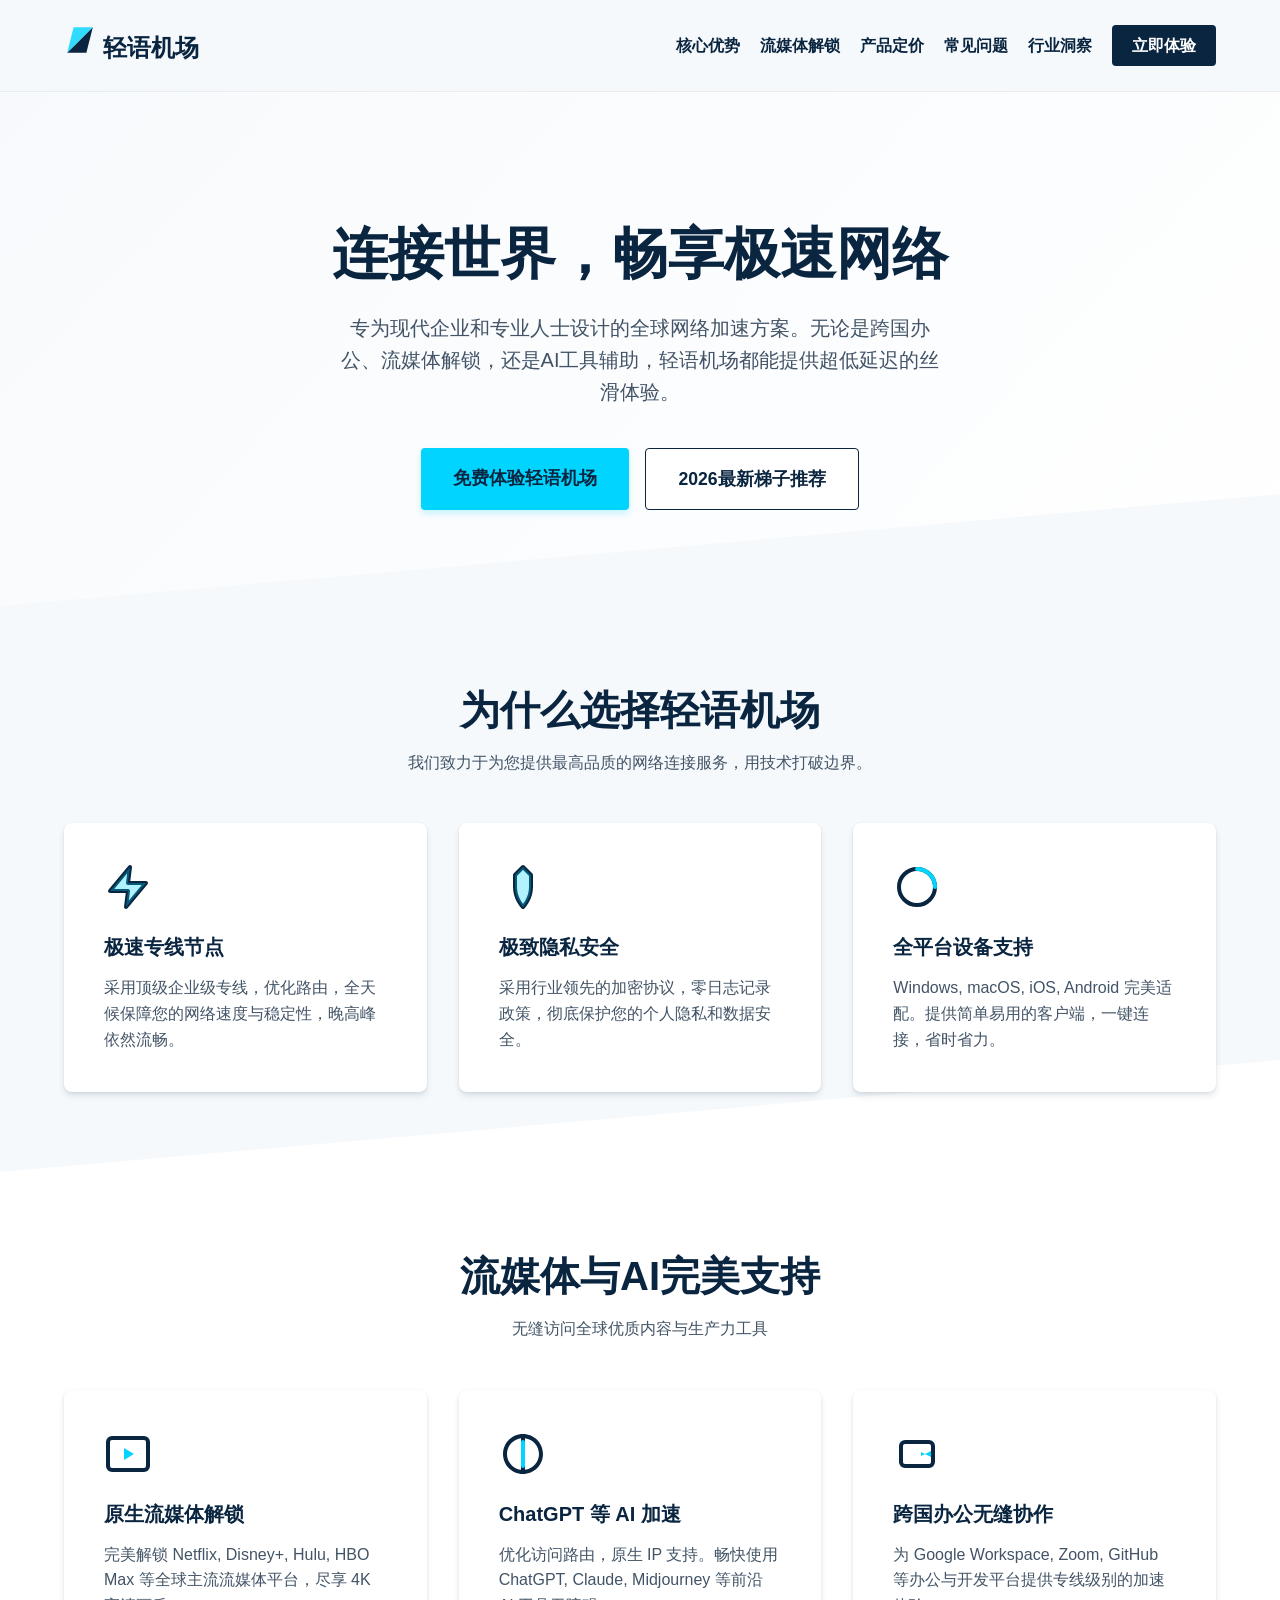
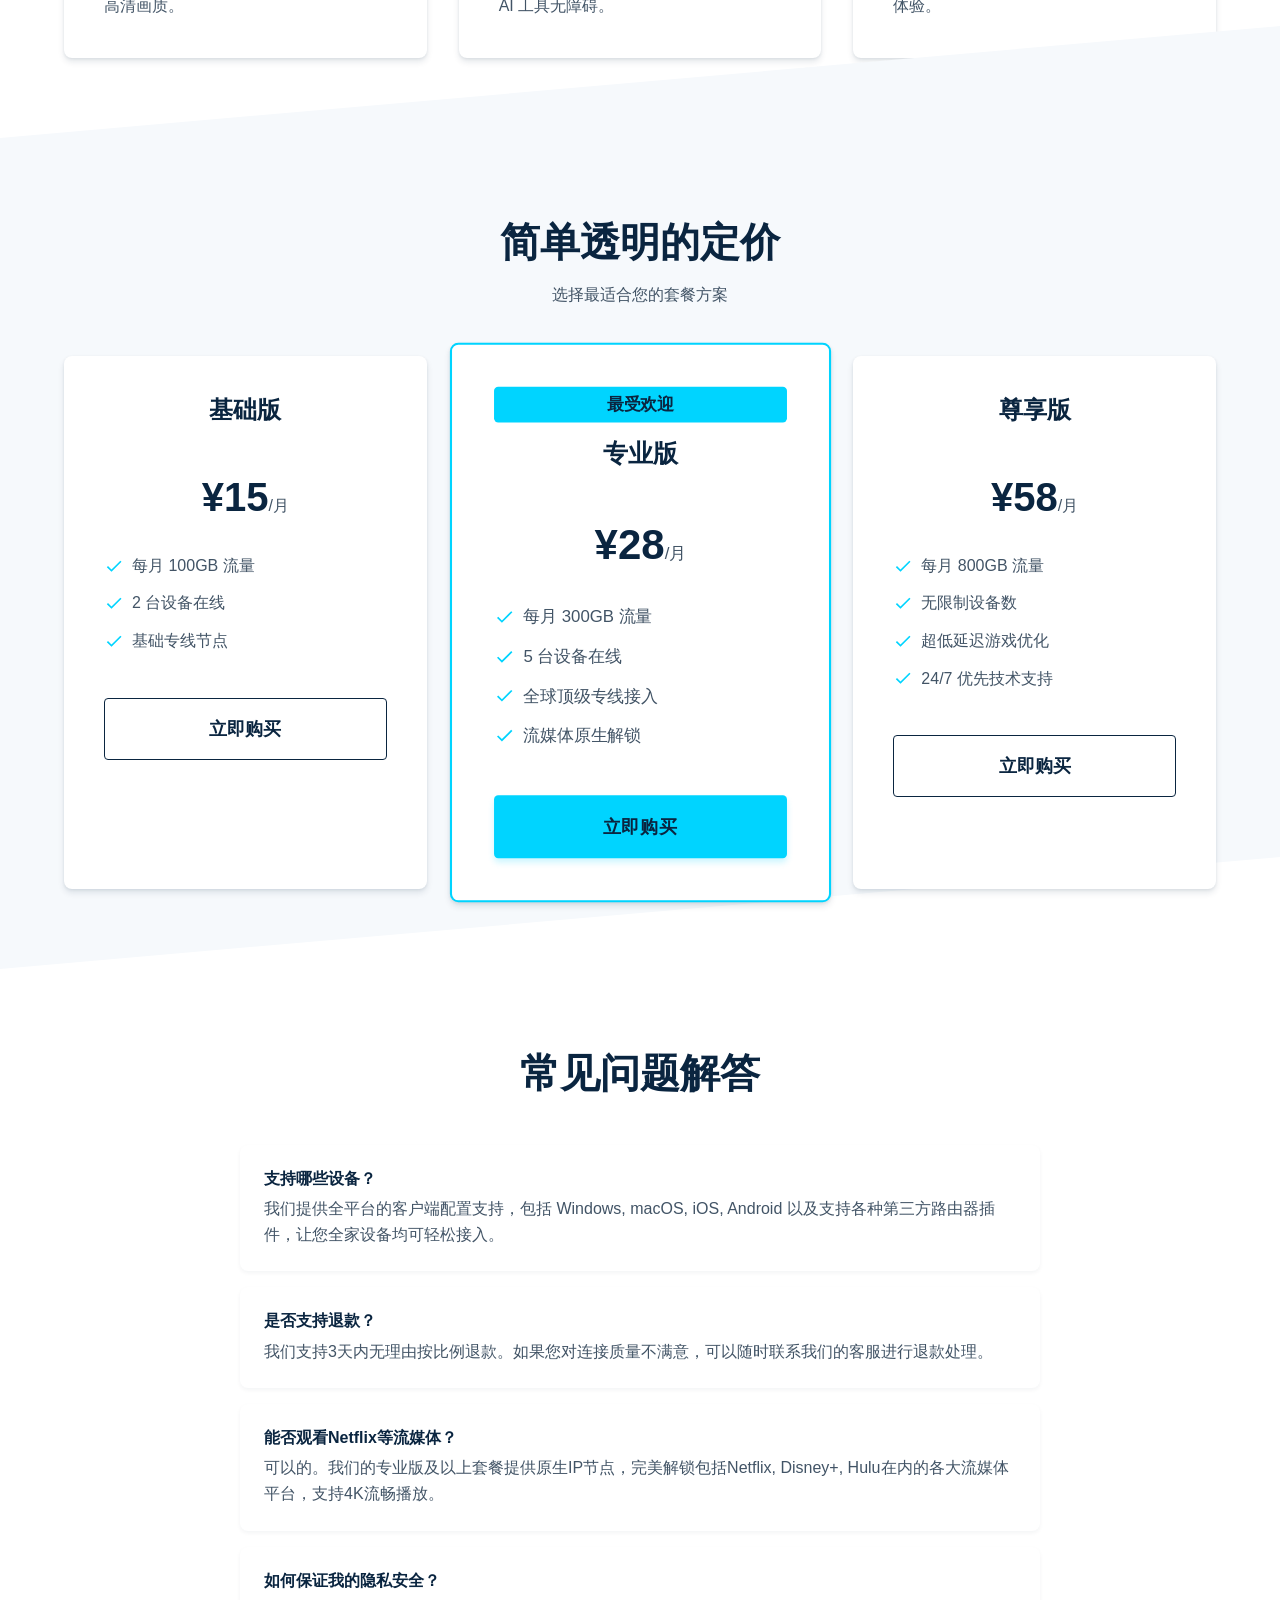
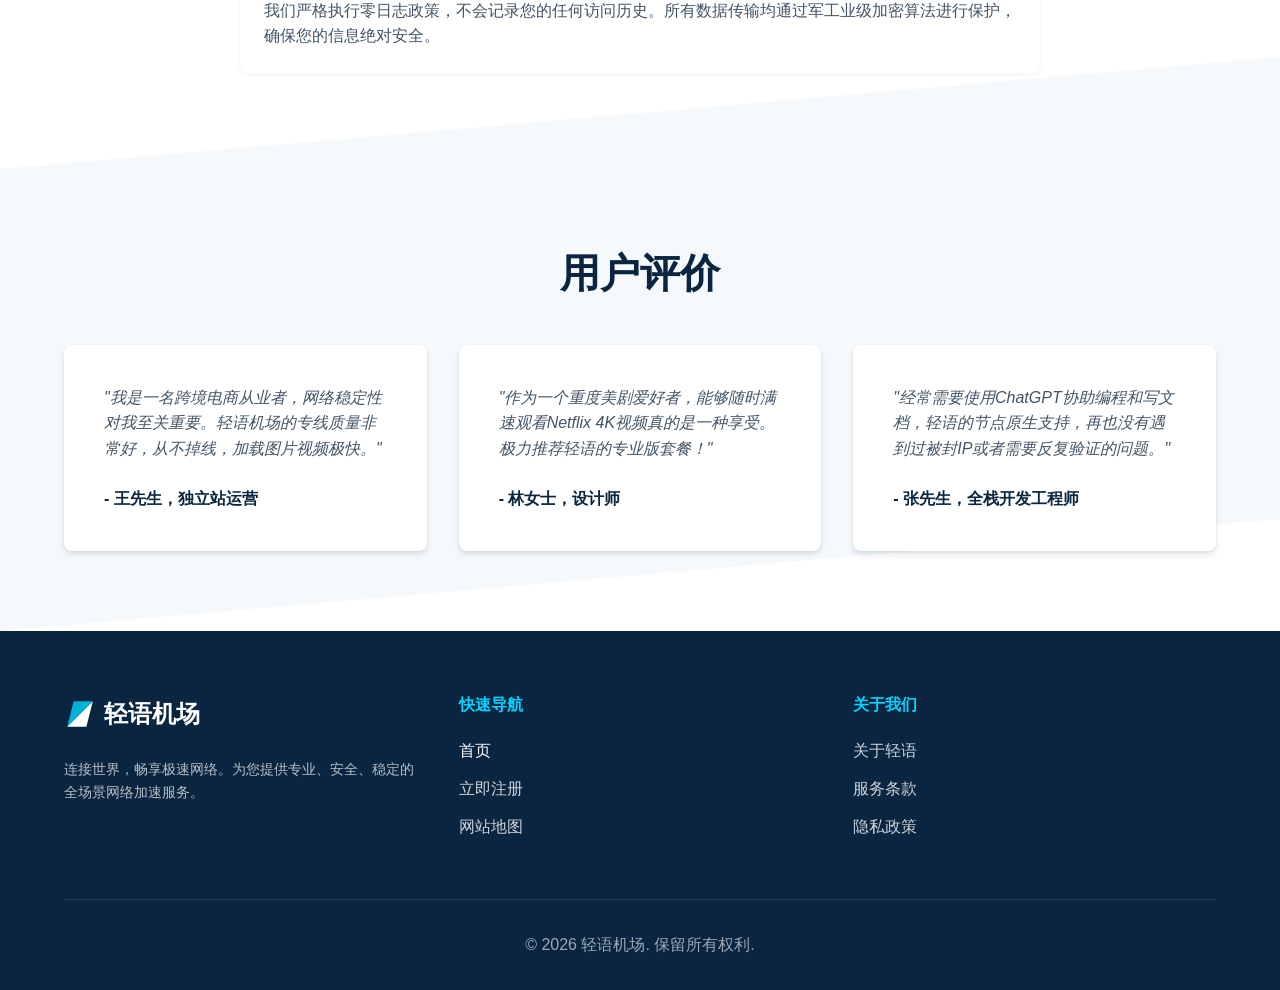
==== index.html @ ebc92e4a "Initial commit of generated landing page" ====
<!DOCTYPE html>
<html lang="zh-CN">
<head>
    <meta charset="UTF-8">
    <meta name="viewport" content="width=device-width, initial-scale=1.0">
    <title>轻语机场 - 专为现代企业打造的高效跨境网络解决方案</title>
    <meta name="description" content="寻找稳定可靠的商业级网络加速？轻语机场采用顶级合规节点，保障数据传输安全，为您带来极速秒开的跨国办公体验。作为注重隐私的高端机场推荐，我们承诺全链路加密与零日志政策。">
    <link rel="stylesheet" href="style.css">

    <meta name="keywords" content="轻语机场, 企业网络加速, 跨国办公网络, 跨境电商加速, 高端稳定机场">

    <meta property="og:title" content="轻语机场 - 专为现代企业打造的高效跨境网络解决方案">
    <meta property="og:description" content="寻找稳定可靠的商业级网络加速？轻语机场采用顶级合规节点，保障数据传输安全，为您带来极速秒开的跨国办公体验。作为注重隐私的高端机场推荐，我们承诺全链路加密与零日志政策。">
    <meta property="og:type" content="website">
    <meta property="og:url" content="https://qingyujichang.homes/">
    <meta property="og:image" content="https://qingyujichang.homes/og-image.jpg">
    <meta property="og:site_name" content="轻语机场">
    <script type="application/ld+json">
    {
      "@context": "https://schema.org/",
      "@type": "Product",
      "name": "轻语机场",
      "description": "寻找稳定可靠的商业级网络加速？轻语机场采用顶级合规节点，保障数据传输安全，为您带来极速秒开的跨国办公体验。作为注重隐私的高端机场推荐，我们承诺全链路加密与零日志政策。",
      "brand": {
        "@type": "Brand",
        "name": "轻语机场"
      }
    }
    </script>
    </head>
<body>

    <header>
        <a href="index.html" class="logo" style="text-decoration:none; color:inherit; display:inline-block; position:relative; z-index:100; cursor:pointer;">
            <svg role="img" aria-label="轻语机场 Logo" viewBox="0 0 100 100" xmlns="http://www.w3.org/2000/svg">
                <path d="M10,90 L90,10 L70,90 Z" fill="#0a2540"/>
                <path d="M10,90 L90,10 L30,10 Z" fill="#00d4ff" opacity="0.8"/>
            </svg>
            轻语机场
        </a>
        
            <input type="checkbox" id="mobile-menu-toggle" class="menu-toggle" style="display:none;">
            <label for="mobile-menu-toggle" class="menu-hamburger">
                <span></span><span></span><span></span>
            </label>
            <nav style="display:flex; gap: 20px; align-items: center;">
<a href="index.html#advantages" style="text-decoration:none; color:inherit; font-weight:bold;">核心优势</a>
            <a href="index.html#streaming" style="text-decoration:none; color:inherit; font-weight:bold;">流媒体解锁</a>
            <a href="index.html#pricing" style="text-decoration:none; color:inherit; font-weight:bold;">产品定价</a>
            <a href="index.html#faq" style="text-decoration:none; color:inherit; font-weight:bold;">常见问题</a>
<a href="industry-insights.html" style="text-decoration:none; color:inherit; font-weight:bold;">行业洞察</a>
<a href="https://ww012.twilightaff.com/#/?code=A56DH1Af" rel="nofollow" target="_blank" class="nav-cta">立即体验</a>
</nav>
    </header>

    <section class="hero">
        <div class="container">
            <h1>连接世界，畅享极速网络</h1>
            <p>专为现代企业和专业人士设计的全球网络加速方案。无论是跨国办公、流媒体解锁，还是AI工具辅助，轻语机场都能提供超低延迟的丝滑体验。</p>
            <div class="hero-buttons">
                <a href="https://ww012.twilightaff.com/#/?code=A56DH1Af" rel="nofollow" target="_blank" class="btn-primary">免费体验轻语机场</a>
                <a href="https://tizilab.net/paihang/" target="_blank" class="btn-secondary">2026最新梯子推荐</a>
            </div>
        </div>
    </section>

    <section id="advantages" class="bg-sloped">
        <div class="container">
            <div class="section-header">
                <h2>为什么选择轻语机场</h2>
                <p>我们致力于为您提供最高品质的网络连接服务，用技术打破边界。</p>
            </div>
            
            <div class="grid-3">
                <div class="card">
                    <svg role="img" aria-label="轻语机场 Logo" class="card-icon" viewBox="0 0 24 24" fill="none" xmlns="http://www.w3.org/2000/svg">
                        <path d="M13 2L3 14H12L11 22L21 10H12L13 2Z" stroke="#0a2540" stroke-width="2" stroke-linecap="round" stroke-linejoin="round"/>
                        <path d="M13 2L3 14H12L11 22L21 10H12L13 2Z" fill="#00d4ff" opacity="0.3"/>
                    </svg>
                    <h3>极速专线节点</h3>
                    <p>采用顶级企业级专线，优化路由，全天候保障您的网络速度与稳定性，晚高峰依然流畅。</p>
                </div>
                <div class="card">
                    <svg role="img" aria-label="轻语机场 Logo" class="card-icon" viewBox="0 0 24 24" fill="none" xmlns="http://www.w3.org/2000/svg">
                        <path d="M12 22S8 18 8 12V6L12 2L16 6V12C16 18 12 22 12 22Z" stroke="#0a2540" stroke-width="2" stroke-linecap="round" stroke-linejoin="round"/>
                        <path d="M12 22S8 18 8 12V6L12 2L16 6V12C16 18 12 22 12 22Z" fill="#00d4ff" opacity="0.3"/>
                    </svg>
                    <h3>极致隐私安全</h3>
                    <p>采用行业领先的加密协议，零日志记录政策，彻底保护您的个人隐私和数据安全。</p>
                </div>
                <div class="card">
                    <svg role="img" aria-label="轻语机场 Logo" class="card-icon" viewBox="0 0 24 24" fill="none" xmlns="http://www.w3.org/2000/svg">
                        <path d="M21 12C21 16.9706 16.9706 21 12 21C7.02944 21 3 16.9706 3 12C3 7.02944 7.02944 3 12 3C16.9706 3 21 7.02944 21 12Z" stroke="#0a2540" stroke-width="2"/>
                        <path d="M12 3C16.9706 3 21 7.02944 21 12" stroke="#00d4ff" stroke-width="2" stroke-linecap="round"/>
                    </svg>
                    <h3>全平台设备支持</h3>
                    <p>Windows, macOS, iOS, Android 完美适配。提供简单易用的客户端，一键连接，省时省力。</p>
                </div>
            </div>
        </div>
    </section>

    <section id="streaming">
        <div class="container">
            <div class="section-header">
                <h2>流媒体与AI完美支持</h2>
                <p>无缝访问全球优质内容与生产力工具</p>
            </div>
            
            <div class="grid-3">
                <div class="card">
                    <svg role="img" aria-label="轻语机场 Logo" class="card-icon" viewBox="0 0 24 24" fill="none" xmlns="http://www.w3.org/2000/svg">
                        <rect x="2" y="4" width="20" height="16" rx="2" stroke="#0a2540" stroke-width="2"/>
                        <path d="M10 9L15 12L10 15V9Z" fill="#00d4ff"/>
                    </svg>
                    <h3>原生流媒体解锁</h3>
                    <p>完美解锁 Netflix, Disney+, Hulu, HBO Max 等全球主流流媒体平台，尽享 4K 高清画质。</p>
                </div>
                <div class="card">
                    <svg role="img" aria-label="轻语机场 Logo" class="card-icon" viewBox="0 0 24 24" fill="none" xmlns="http://www.w3.org/2000/svg">
                        <path d="M12 2C6.48 2 2 6.48 2 12C2 17.52 6.48 22 12 22C17.52 22 22 17.52 22 12C22 6.48 17.52 2 12 2ZM11 19.93C7.06 19.43 4 16.05 4 12C4 7.95 7.06 4.57 11 4.07V19.93ZM13 4.07C16.94 4.57 20 7.95 20 12C20 16.05 16.94 19.43 13 19.93V4.07Z" fill="#0a2540"/>
                        <path d="M12 6V18" stroke="#00d4ff" stroke-width="2" stroke-linecap="round"/>
                    </svg>
                    <h3>ChatGPT 等 AI 加速</h3>
                    <p>优化访问路由，原生 IP 支持。畅快使用 ChatGPT, Claude, Midjourney 等前沿 AI 工具无障碍。</p>
                </div>
                <div class="card">
                    <svg role="img" aria-label="轻语机场 Logo" class="card-icon" viewBox="0 0 24 24" fill="none" xmlns="http://www.w3.org/2000/svg">
                        <path d="M20 10V14L14 11V13L20 10Z" fill="#00d4ff"/>
                        <rect x="4" y="6" width="16" height="12" rx="2" stroke="#0a2540" stroke-width="2"/>
                    </svg>
                    <h3>跨国办公无缝协作</h3>
                    <p>为 Google Workspace, Zoom, GitHub 等办公与开发平台提供专线级别的加速体验。</p>
                </div>
            </div>
        </div>
    </section>

    <section id="pricing" class="bg-sloped">
        <div class="container">
            <div class="section-header">
                <h2>简单透明的定价</h2>
                <p>选择最适合您的套餐方案</p>
            </div>
            
            <div class="grid-3">
                <div class="card pricing-card">
                    <h3>基础版</h3>
                    <div class="pricing-price">¥15<span>/月</span></div>
                    <ul class="pricing-features">
                        <li><svg role="img" aria-label="轻语机场 Logo" viewBox="0 0 24 24"><path d="M9 16.2L4.8 12l-1.4 1.4L9 19 21 7l-1.4-1.4L9 16.2z"/></svg> 每月 100GB 流量</li>
                        <li><svg role="img" aria-label="轻语机场 Logo" viewBox="0 0 24 24"><path d="M9 16.2L4.8 12l-1.4 1.4L9 19 21 7l-1.4-1.4L9 16.2z"/></svg> 2 台设备在线</li>
                        <li><svg role="img" aria-label="轻语机场 Logo" viewBox="0 0 24 24"><path d="M9 16.2L4.8 12l-1.4 1.4L9 19 21 7l-1.4-1.4L9 16.2z"/></svg> 基础专线节点</li>
                    </ul>
                    <a href="https://ww012.twilightaff.com/#/?code=A56DH1Af" rel="nofollow" target="_blank" class="btn-secondary" style="display:block; text-align:center;">立即购买</a>
                </div>
                <div class="card pricing-card" style="border: 2px solid var(--vibrant-cyan); transform: scale(1.05); z-index: 10;">
                    <div style="background: var(--vibrant-cyan); color: var(--primary-blue); padding: 0.25rem; font-weight: bold; border-radius: 4px; margin-bottom: 1rem; display: inline-block;">最受欢迎</div>
                    <h3>专业版</h3>
                    <div class="pricing-price">¥28<span>/月</span></div>
                    <ul class="pricing-features">
                        <li><svg role="img" aria-label="轻语机场 Logo" viewBox="0 0 24 24"><path d="M9 16.2L4.8 12l-1.4 1.4L9 19 21 7l-1.4-1.4L9 16.2z"/></svg> 每月 300GB 流量</li>
                        <li><svg role="img" aria-label="轻语机场 Logo" viewBox="0 0 24 24"><path d="M9 16.2L4.8 12l-1.4 1.4L9 19 21 7l-1.4-1.4L9 16.2z"/></svg> 5 台设备在线</li>
                        <li><svg role="img" aria-label="轻语机场 Logo" viewBox="0 0 24 24"><path d="M9 16.2L4.8 12l-1.4 1.4L9 19 21 7l-1.4-1.4L9 16.2z"/></svg> 全球顶级专线接入</li>
                        <li><svg role="img" aria-label="轻语机场 Logo" viewBox="0 0 24 24"><path d="M9 16.2L4.8 12l-1.4 1.4L9 19 21 7l-1.4-1.4L9 16.2z"/></svg> 流媒体原生解锁</li>
                    </ul>
                    <a href="https://ww012.twilightaff.com/#/?code=A56DH1Af" rel="nofollow" target="_blank" class="btn-primary" style="display:block; text-align:center;">立即购买</a>
                </div>
                <div class="card pricing-card">
                    <h3>尊享版</h3>
                    <div class="pricing-price">¥58<span>/月</span></div>
                    <ul class="pricing-features">
                        <li><svg role="img" aria-label="轻语机场 Logo" viewBox="0 0 24 24"><path d="M9 16.2L4.8 12l-1.4 1.4L9 19 21 7l-1.4-1.4L9 16.2z"/></svg> 每月 800GB 流量</li>
                        <li><svg role="img" aria-label="轻语机场 Logo" viewBox="0 0 24 24"><path d="M9 16.2L4.8 12l-1.4 1.4L9 19 21 7l-1.4-1.4L9 16.2z"/></svg> 无限制设备数</li>
                        <li><svg role="img" aria-label="轻语机场 Logo" viewBox="0 0 24 24"><path d="M9 16.2L4.8 12l-1.4 1.4L9 19 21 7l-1.4-1.4L9 16.2z"/></svg> 超低延迟游戏优化</li>
                        <li><svg role="img" aria-label="轻语机场 Logo" viewBox="0 0 24 24"><path d="M9 16.2L4.8 12l-1.4 1.4L9 19 21 7l-1.4-1.4L9 16.2z"/></svg> 24/7 优先技术支持</li>
                    </ul>
                    <a href="https://ww012.twilightaff.com/#/?code=A56DH1Af" rel="nofollow" target="_blank" class="btn-secondary" style="display:block; text-align:center;">立即购买</a>
                </div>
            </div>
        </div>
    </section>

    <section id="faq">
        <div class="container">
            <div class="section-header">
                <h2>常见问题解答</h2>
            </div>
            
            <div class="faq-list">
                <div class="faq-item">
                    <h4>支持哪些设备？</h4>
                    <p>我们提供全平台的客户端配置支持，包括 Windows, macOS, iOS, Android 以及支持各种第三方路由器插件，让您全家设备均可轻松接入。</p>
                </div>
                <div class="faq-item">
                    <h4>是否支持退款？</h4>
                    <p>我们支持3天内无理由按比例退款。如果您对连接质量不满意，可以随时联系我们的客服进行退款处理。</p>
                </div>
                <div class="faq-item">
                    <h4>能否观看Netflix等流媒体？</h4>
                    <p>可以的。我们的专业版及以上套餐提供原生IP节点，完美解锁包括Netflix, Disney+, Hulu在内的各大流媒体平台，支持4K流畅播放。</p>
                </div>
                <div class="faq-item">
                    <h4>如何保证我的隐私安全？</h4>
                    <p>我们严格执行零日志政策，不会记录您的任何访问历史。所有数据传输均通过军工业级加密算法进行保护，确保您的信息绝对安全。</p>
                </div>
            </div>
        </div>
    </section>

    <section id="testimonials" class="bg-sloped">
        <div class="container">
            <div class="section-header">
                <h2>用户评价</h2>
            </div>
            
            <div class="grid-3">
                <div class="card testimonial-card">
                    <p>"我是一名跨境电商从业者，网络稳定性对我至关重要。轻语机场的专线质量非常好，从不掉线，加载图片视频极快。"</p>
                    <div class="testimonial-author">- 王先生，独立站运营</div>
                </div>
                <div class="card testimonial-card">
                    <p>"作为一个重度美剧爱好者，能够随时满速观看Netflix 4K视频真的是一种享受。极力推荐轻语的专业版套餐！"</p>
                    <div class="testimonial-author">- 林女士，设计师</div>
                </div>
                <div class="card testimonial-card">
                    <p>"经常需要使用ChatGPT协助编程和写文档，轻语的节点原生支持，再也没有遇到过被封IP或者需要反复验证的问题。"</p>
                    <div class="testimonial-author">- 张先生，全栈开发工程师</div>
                </div>
            </div>
        </div>
    </section>

    <footer>
        <div class="container">
            <div class="footer-grid">
                <div class="footer-col">
                    <a href="index.html" class="logo" style="text-decoration:none; color:var(--white); margin-bottom: 1.5rem;">
                        <svg role="img" aria-label="轻语机场 Logo" viewBox="0 0 100 100" xmlns="http://www.w3.org/2000/svg">
                            <path d="M10,90 L90,10 L70,90 Z" fill="#ffffff"/>
                            <path d="M10,90 L90,10 L30,10 Z" fill="#00d4ff" opacity="0.8"/>
                        </svg>
                        轻语机场</a>
                    <p style="color: rgba(255,255,255,0.7); font-size: 0.9rem;">连接世界，畅享极速网络。为您提供专业、安全、稳定的全场景网络加速服务。</p>
                </div>
                <div class="footer-col">
                    <h4>快速导航</h4>
                    <ul class="footer-links">
                        <li><a href="index.html" style="text-decoration:none; color:inherit; display:inline-block; position:relative; z-index:100; cursor:pointer;">首页</a></li>
                        <li><a href="https://ww012.twilightaff.com/#/?code=A56DH1Af" rel="nofollow" target="_blank">立即注册</a></li>
                        <li><a href="sitemap.html">网站地图</a></li>
                    </ul>
                </div>
                <div class="footer-col">
                    <h4>关于我们</h4>
                    <ul class="footer-links">
                        <li><a href="about.html">关于轻语</a></li>
                        <li><a href="terms.html">服务条款</a></li>
                        <li><a href="privacy.html">隐私政策</a></li>
                    </ul>
                </div>
            </div>
            <div class="footer-bottom">
                &copy; 2026 轻语机场. 保留所有权利.
            </div>
        </div>
    </footer>

</body>
</html>
---- style.css ----
:root {
    --primary-blue: #0a2540;
    --vibrant-cyan: #00d4ff;
    --cyan-hover: #00bced;
    --white: #ffffff;
    --silver: #f6f9fc;
    --text-main: #425466;
    --text-heading: #0a2540;
}

* {
    box-sizing: border-box;
    margin: 0;
    padding: 0;
}

body {
    font-family: -apple-system, BlinkMacSystemFont, "Segoe UI", Roboto, Helvetica, Arial, sans-serif, "Apple Color Emoji", "Segoe UI Emoji", "Segoe UI Symbol";
    color: var(--text-main);
    line-height: 1.6;
    background-color: var(--white);
    overflow-x: hidden;
}

a {
    text-decoration: none;
    color: var(--vibrant-cyan);
    transition: color 0.3s ease;
}

a:hover {
    color: var(--primary-blue);
}

h1, h2, h3, h4 {
    color: var(--text-heading);
    margin-bottom: 1rem;
    line-height: 1.2;
}

/* Header & Nav */
header {
    background-color: var(--white);
    padding: 1.5rem 5%;
    display: flex;
    justify-content: space-between;
    align-items: center;
    position: relative;
    z-index: 100;
}

.logo {
    display: flex;
    align-items: center;
    gap: 0.5rem;
    font-size: 1.5rem;
    font-weight: bold;
    color: var(--primary-blue);
}

.logo svg {
    width: 32px;
    height: 32px;
}

.nav-cta {
    background-color: var(--primary-blue);
    color: var(--white);
    padding: 0.75rem 1.5rem;
    border-radius: 4px;
    font-weight: 600;
    transition: background 0.3s;
}

.nav-cta:hover {
    background-color: var(--cyan-hover);
    color: var(--white);
}

/* Sections */
section {
    padding: 5rem 5%;
    position: relative;
    z-index: 1;
}

.container {
    max-width: 1200px;
    margin: 0 auto;
}

/* Hero Section */
.hero {
    padding: 8rem 5% 6rem;
    text-align: center;
    position: relative;
    overflow: hidden;
}

.hero::before {
    content: "";
    position: absolute;
    top: -50%;
    left: -10%;
    width: 120%;
    height: 150%;
    background: linear-gradient(135deg, var(--silver) 0%, var(--white) 100%);
    transform: skewY(-5deg);
    z-index: -1;
}

.hero h1 {
    font-size: 3.5rem;
    margin-bottom: 1.5rem;
}

.hero p {
    font-size: 1.25rem;
    max-width: 600px;
    margin: 0 auto 2.5rem;
    color: var(--text-main);
}

.hero-buttons {
    display: flex;
    gap: 1rem;
    justify-content: center;
    flex-wrap: wrap;
}

.btn-primary {
    background-color: var(--vibrant-cyan);
    color: var(--primary-blue);
    padding: 1rem 2rem;
    border-radius: 4px;
    font-weight: 700;
    font-size: 1.1rem;
    box-shadow: 0 4px 6px rgba(0, 212, 255, 0.2);
    transition: all 0.3s ease;
}

.btn-primary:hover {
    background-color: var(--cyan-hover);
    transform: translateY(-2px);
    box-shadow: 0 6px 12px rgba(0, 212, 255, 0.3);
    color: var(--primary-blue);
}

.btn-secondary {
    background-color: var(--white);
    color: var(--primary-blue);
    padding: 1rem 2rem;
    border-radius: 4px;
    font-weight: 600;
    font-size: 1.1rem;
    border: 1px solid var(--primary-blue);
    transition: all 0.3s ease;
}

.btn-secondary:hover {
    background-color: var(--silver);
    transform: translateY(-2px);
}

/* Sloped Background Sections */
.bg-sloped {
    position: relative;
    z-index: 1;
}

.bg-sloped::before {
    content: "";
    position: absolute;
    top: 0;
    left: 0;
    right: 0;
    bottom: 0;
    background-color: var(--silver);
    transform: skewY(-5deg);
    transform-origin: top left;
    z-index: -1;
}

/* Grid Layouts */
.grid-3 {
    display: grid;
    grid-template-columns: repeat(auto-fit, minmax(300px, 1fr));
    gap: 2rem;
    margin-top: 3rem;
}

/* Cards */
.card {
    background: var(--white);
    padding: 2.5rem;
    border-radius: 8px;
    box-shadow: 0 4px 6px rgba(10, 37, 64, 0.1), 0 1px 3px rgba(10, 37, 64, 0.08);
    transition: transform 0.3s ease, box-shadow 0.3s ease;
    display: flex;
    flex-direction: column;
}

.card:hover {
    transform: translateY(-5px);
    box-shadow: 0 15px 35px rgba(10, 37, 64, 0.1), 0 5px 15px rgba(10, 37, 64, 0.07);
}

.card-icon {
    width: 48px;
    height: 48px;
    margin-bottom: 1.5rem;
}

.card h3 {
    font-size: 1.25rem;
    margin-bottom: 1rem;
}

.card p {
    color: var(--text-main);
    flex-grow: 1;
}

/* Pricing Cards */
.pricing-card {
    text-align: center;
}

.pricing-card h3 {
    font-size: 1.5rem;
}

.pricing-price {
    font-size: 2.5rem;
    font-weight: 700;
    color: var(--primary-blue);
    margin: 1.5rem 0;
}

.pricing-price span {
    font-size: 1rem;
    color: var(--text-main);
    font-weight: normal;
}

.pricing-features {
    list-style: none;
    margin: 0 0 2rem;
    text-align: left;
}

.pricing-features li {
    margin-bottom: 0.75rem;
    display: flex;
    align-items: center;
    gap: 0.5rem;
}

.pricing-features li svg {
    width: 20px;
    height: 20px;
    fill: var(--vibrant-cyan);
}

/* FAQ */
.faq-list {
    max-width: 800px;
    margin: 3rem auto 0;
}

.faq-item {
    background: var(--white);
    border-radius: 8px;
    padding: 1.5rem;
    margin-bottom: 1rem;
    box-shadow: 0 2px 4px rgba(10,37,64,0.05);
}

.faq-item h4 {
    margin-bottom: 0.5rem;
}

/* Testimonials */
.testimonial-card {
    position: relative;
}

.testimonial-card p {
    font-style: italic;
    margin-bottom: 1.5rem;
}

.testimonial-author {
    font-weight: 600;
    color: var(--primary-blue);
}

/* Section Headers */
.section-header {
    text-align: center;
    max-width: 700px;
    margin: 0 auto;
}

.section-header h2 {
    font-size: 2.5rem;
}

/* Subpages */
.page-header {
    padding: 6rem 5% 4rem;
    background-color: var(--silver);
    text-align: center;
}

.page-content {
    max-width: 800px;
    margin: 0 auto;
    padding: 4rem 5%;
}

.page-content h2 {
    margin-top: 2rem;
}

.page-content p {
    margin-bottom: 1.5rem;
}

/* Footer */
footer {
    background-color: var(--primary-blue);
    color: var(--white);
    padding: 4rem 5% 2rem;
}

.footer-grid {
    display: grid;
    grid-template-columns: repeat(auto-fit, minmax(200px, 1fr));
    gap: 2rem;
    margin-bottom: 3rem;
}

.footer-col h4 {
    color: var(--vibrant-cyan);
    margin-bottom: 1.5rem;
}

.footer-links {
    list-style: none;
}

.footer-links li {
    margin-bottom: 0.75rem;
}

.footer-links a {
    color: rgba(255, 255, 255, 0.8);
}

.footer-links a:hover {
    color: var(--vibrant-cyan);
}

.footer-bottom {
    text-align: center;
    padding-top: 2rem;
    border-top: 1px solid rgba(255,255,255,0.1);
    color: rgba(255, 255, 255, 0.6);
}

@media (max-width: 768px) {
    .hero h1 {
        font-size: 2.5rem;
    }
    
    .hero-buttons {
        flex-direction: column;
        align-items: stretch;
    }
    
    .grid-3 {
        grid-template-columns: 1fr;
    }
    
    section {
        padding: 4rem 5%;
    }
}

/* Sticky Header Updates */
header {
    position: sticky !important;
    top: 0;
    z-index: 9999;
    background-color: rgba(246, 249, 252, 0.95);
    backdrop-filter: blur(10px);
    border-bottom: 1px solid rgba(0,0,0,0.05);
    color: #0a2540;
}
header a {
    color: #0a2540;
}
header nav a:not(.nav-cta):hover {
    opacity: 0.7;
}

/* Article Content Link Styles */
.article-content a {
    color: #00d4ff !important;
    text-decoration: underline;
    font-weight: bold;
}
.article-content a:visited {
    color: #00d4ff !important;
}
.article-content a:hover {
    opacity: 0.8;
}

/* Force CTA Button Styling in Nav */
.nav-cta {
    background-color: #0a2540 !important;
    color: #fff !important;
    padding: 8px 20px !important;
    border-radius: 4px !important;
    font-weight: bold !important;
    text-decoration: none !important;
    display: inline-block !important;
    transition: transform 0.2s, opacity 0.2s !important;
}
.nav-cta:hover {
    transform: translateY(-2px) !important;
    opacity: 0.9 !important;
}

/* Article Content Typography & Spacing */
.article-content h2 {
    margin-top: 2.5em !important;
    margin-bottom: 1em !important;
    line-height: 1.4 !important;
}
.article-content h3 {
    margin-top: 2em !important;
    margin-bottom: 0.8em !important;
    line-height: 1.4 !important;
}
.article-content p {
    margin-bottom: 1.5em !important;
}
.article-content ul, .article-content ol {
    margin-bottom: 1.5em !important;
    padding-left: 2em !important;
}
.article-content li {
    margin-bottom: 0.5em !important;
}

/* Mobile Hamburger Menu Fix */
.menu-toggle, .menu-hamburger {
    display: none;
}

@media (max-width: 768px) {
    .menu-hamburger {
        display: flex;
        flex-direction: column;
        justify-content: space-between;
        width: 30px;
        height: 21px;
        cursor: pointer;
        z-index: 10000;
        margin-left: auto; /* Push to the right */
    }
    .menu-hamburger span {
        display: block;
        height: 3px;
        width: 100%;
        background-color: #333;
        border-radius: 3px;
        transition: all 0.3s ease;
    }
    
    .nav-links, nav {
        display: none !important;
        position: absolute;
        top: 100%;
        left: 0;
        width: 100%;
        background-color: #fff;
        flex-direction: column;
        align-items: center;
        padding: 20px 0;
        box-shadow: 0 10px 20px rgba(0,0,0,0.1);
        border-top: 1px solid rgba(128,128,128,0.2);
    }
    
    .menu-toggle:checked ~ .nav-links, .menu-toggle:checked ~ nav {
        display: flex !important;
    }
    
    .nav-links a, nav a {
        margin: 10px 0 !important;
        font-size: 16px !important;
    }
    
    /* Hamburger animation */
    .menu-toggle:checked + .menu-hamburger span:nth-child(1) {
        transform: translateY(9px) rotate(45deg);
    }
    .menu-toggle:checked + .menu-hamburger span:nth-child(2) {
        opacity: 0;
    }
    .menu-toggle:checked + .menu-hamburger span:nth-child(3) {
        transform: translateY(-9px) rotate(-45deg);
    }
}
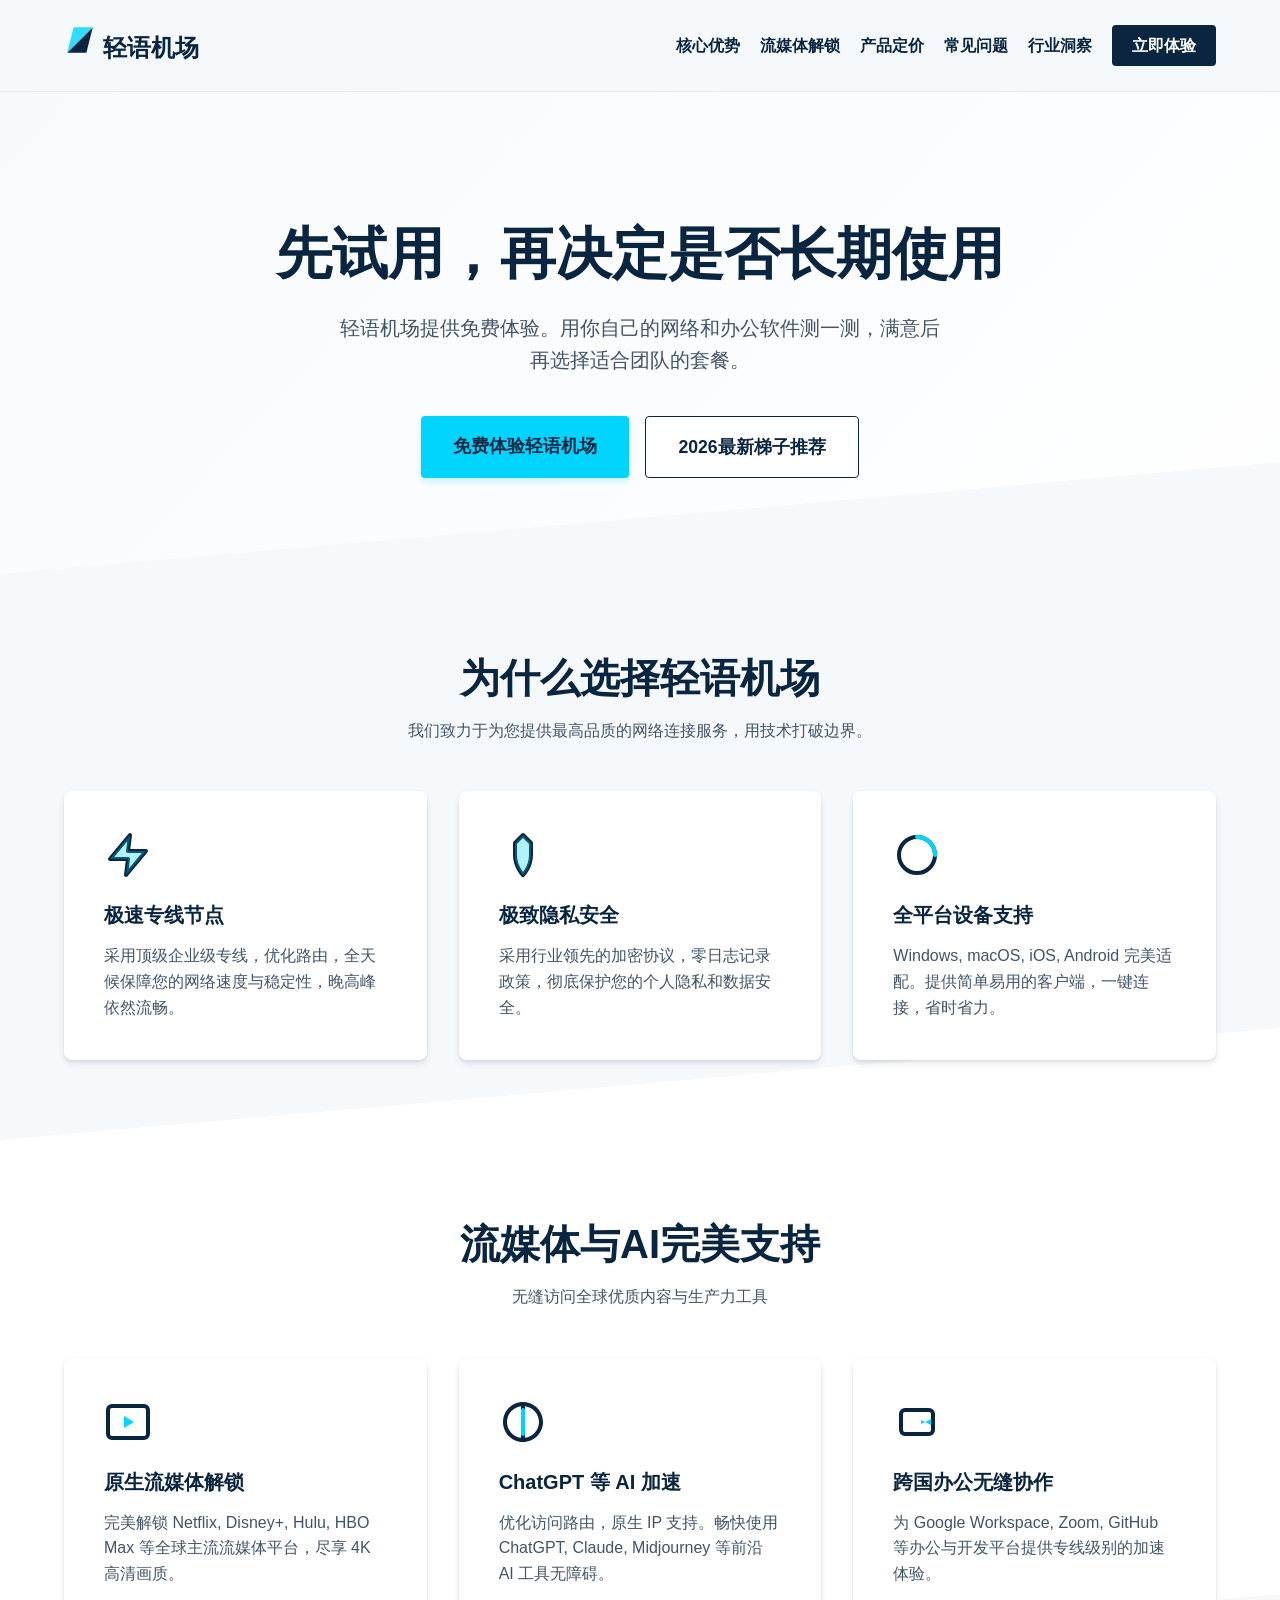
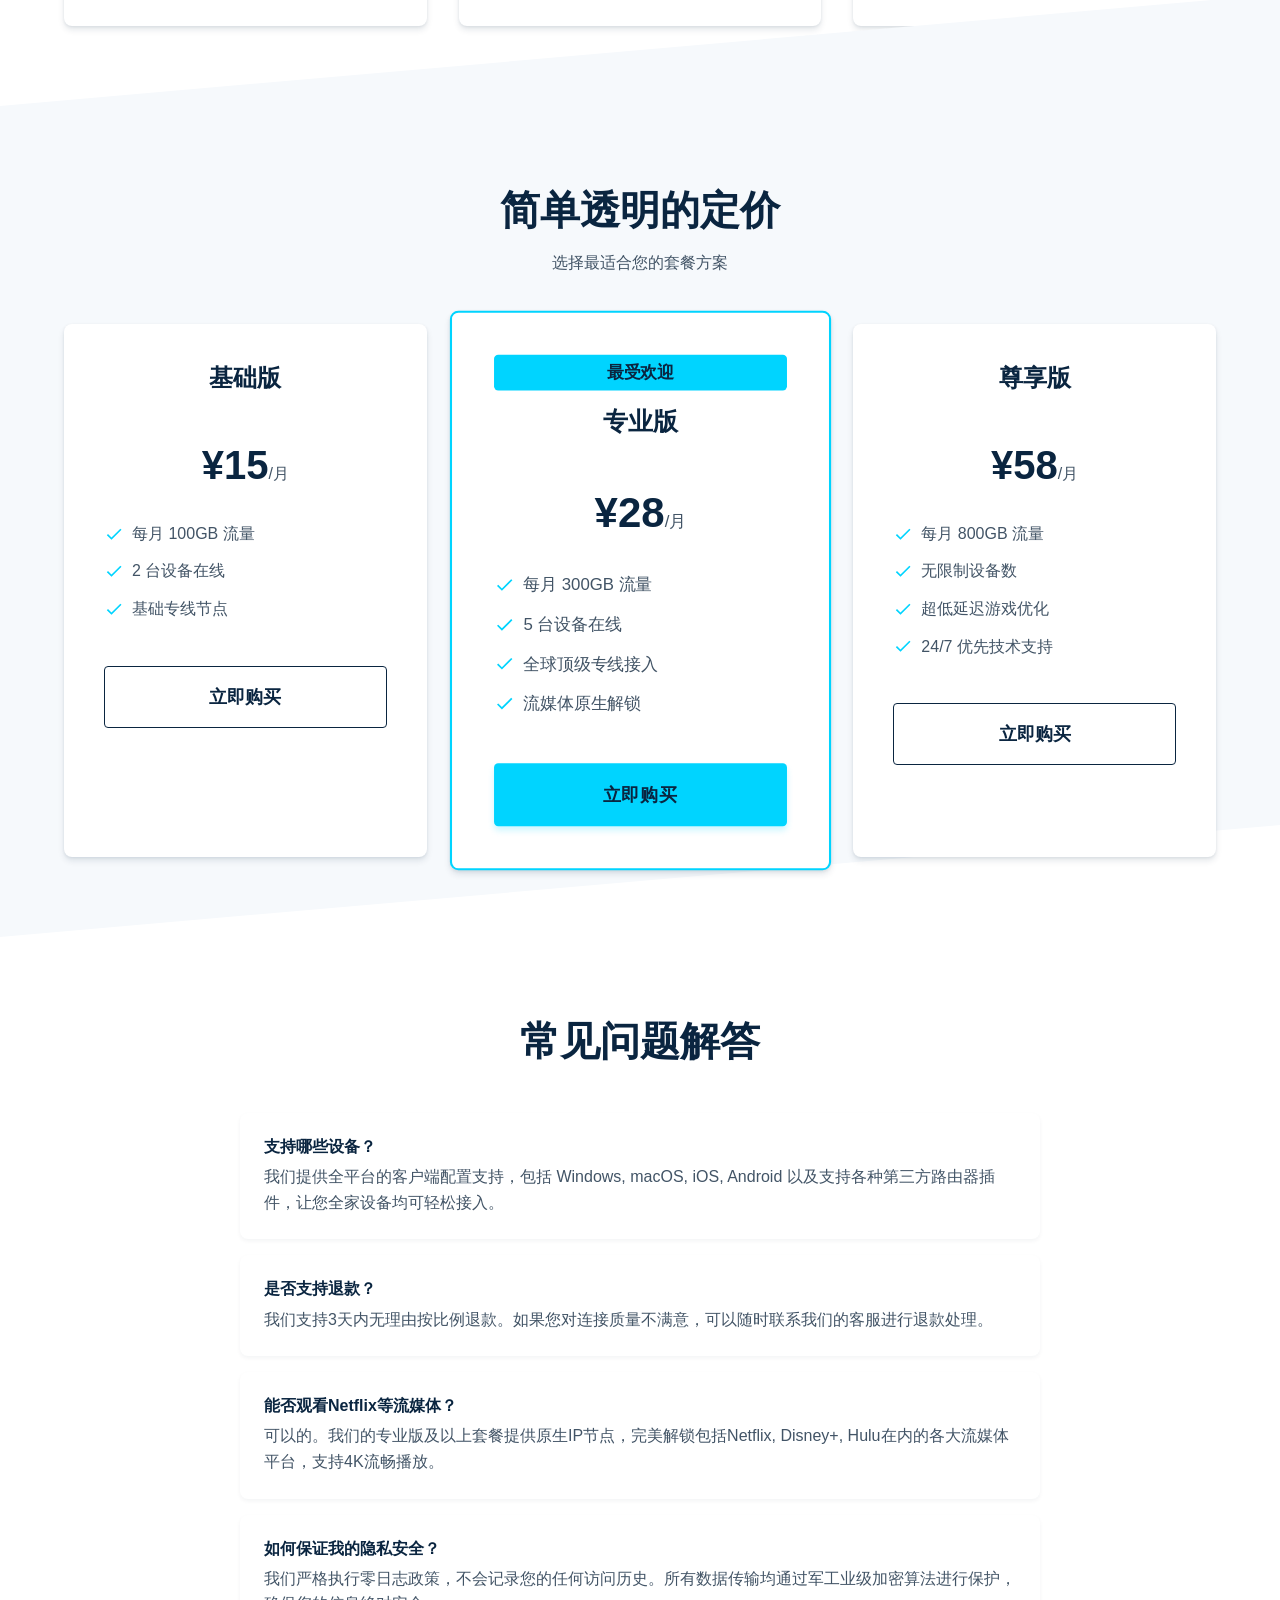
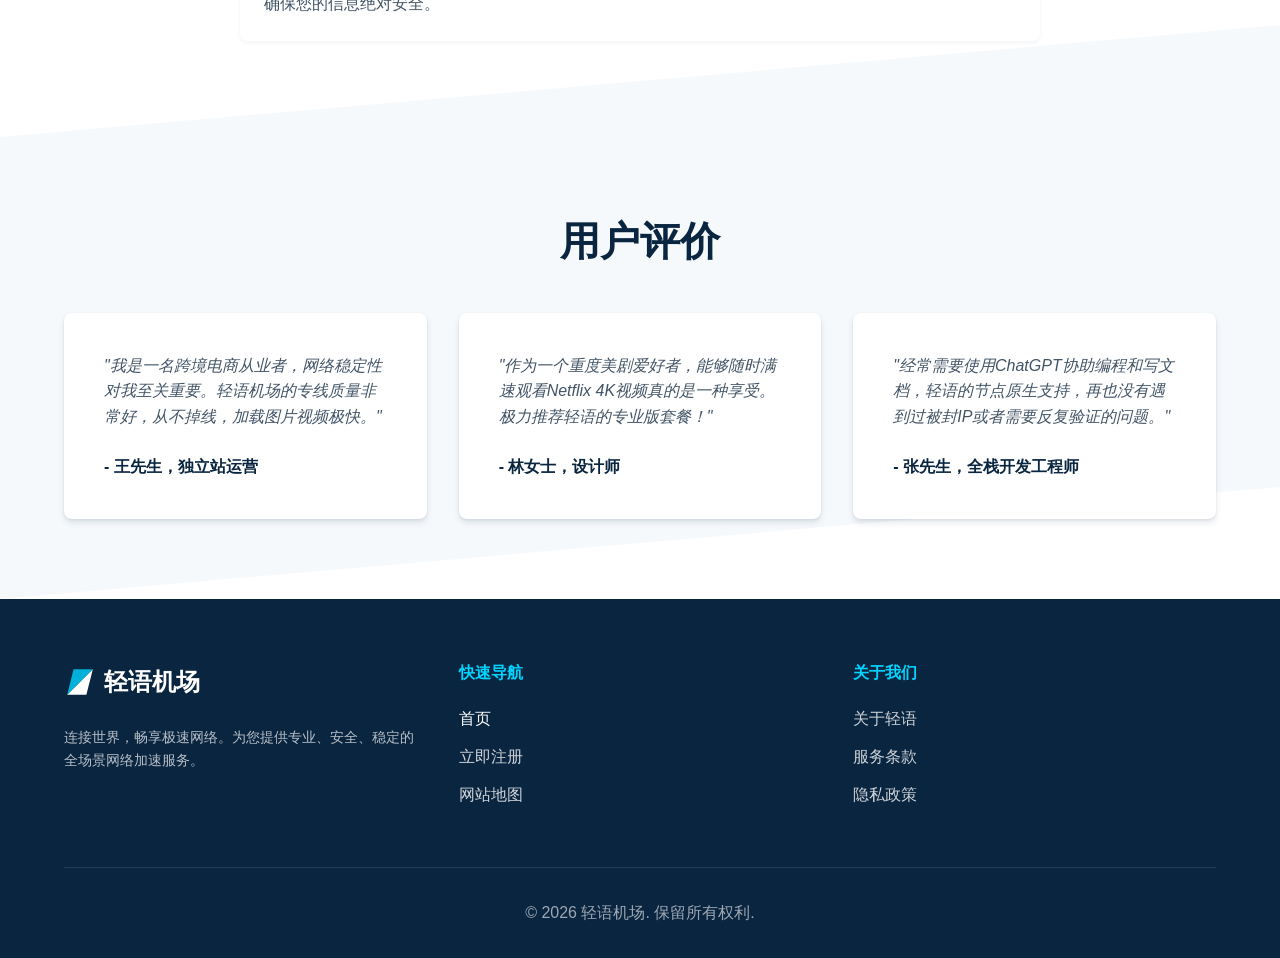
==== commit 642d6ba5: "Update blog hyperlinks to dajichang.mom" ====
--- a/index.html
+++ b/index.html
@@ -3,14 +3,14 @@
 <head>
     <meta charset="UTF-8">
     <meta name="viewport" content="width=device-width, initial-scale=1.0">
-    <title>轻语机场 - 专为现代企业打造的高效跨境网络解决方案</title>
-    <meta name="description" content="寻找稳定可靠的商业级网络加速？轻语机场采用顶级合规节点，保障数据传输安全，为您带来极速秒开的跨国办公体验。作为注重隐私的高端机场推荐，我们承诺全链路加密与零日志政策。">
+    <title>轻语机场 - 小团队与个人的加速服务 | 免费体验与办公排障指南</title>
+    <meta name="description" content="轻语机场适合小团队与个人用户。提供免费体验，站内有办公网络规范、视频会议选择、防火墙冲突与客户端日志读法等使用指南。">
     <link rel="stylesheet" href="style.css">
 
-    <meta name="keywords" content="轻语机场, 企业网络加速, 跨国办公网络, 跨境电商加速, 高端稳定机场">
-
-    <meta property="og:title" content="轻语机场 - 专为现代企业打造的高效跨境网络解决方案">
-    <meta property="og:description" content="寻找稳定可靠的商业级网络加速？轻语机场采用顶级合规节点，保障数据传输安全，为您带来极速秒开的跨国办公体验。作为注重隐私的高端机场推荐，我们承诺全链路加密与零日志政策。">
+    <meta name="keywords" content="轻语机场, 机场推荐, 免费体验, 小团队办公, 视频会议, 客户端日志, 设备数超限">
+
+    <meta property="og:title" content="轻语机场 - 小团队与个人的加速服务 | 免费体验与办公排障指南">
+    <meta property="og:description" content="轻语机场适合小团队与个人用户。提供免费体验，站内有办公网络规范、视频会议选择、防火墙冲突与客户端日志读法等使用指南。">
     <meta property="og:type" content="website">
     <meta property="og:url" content="https://qingyujichang.homes/">
     <meta property="og:image" content="https://qingyujichang.homes/og-image.jpg">
@@ -55,11 +55,11 @@
 
     <section class="hero">
         <div class="container">
-            <h1>连接世界，畅享极速网络</h1>
-            <p>专为现代企业和专业人士设计的全球网络加速方案。无论是跨国办公、流媒体解锁，还是AI工具辅助，轻语机场都能提供超低延迟的丝滑体验。</p>
+            <h1>先试用，再决定是否长期使用</h1>
+            <p>轻语机场提供免费体验。用你自己的网络和办公软件测一测，满意后再选择适合团队的套餐。</p>
             <div class="hero-buttons">
                 <a href="https://ww012.twilightaff.com/#/?code=A56DH1Af" rel="nofollow" target="_blank" class="btn-primary">免费体验轻语机场</a>
-                <a href="https://tizilab.net/paihang/" target="_blank" class="btn-secondary">2026最新梯子推荐</a>
+                <a href="https://dajichang.mom/" target="_blank" class="btn-secondary">2026最新梯子推荐</a>
             </div>
         </div>
     </section>
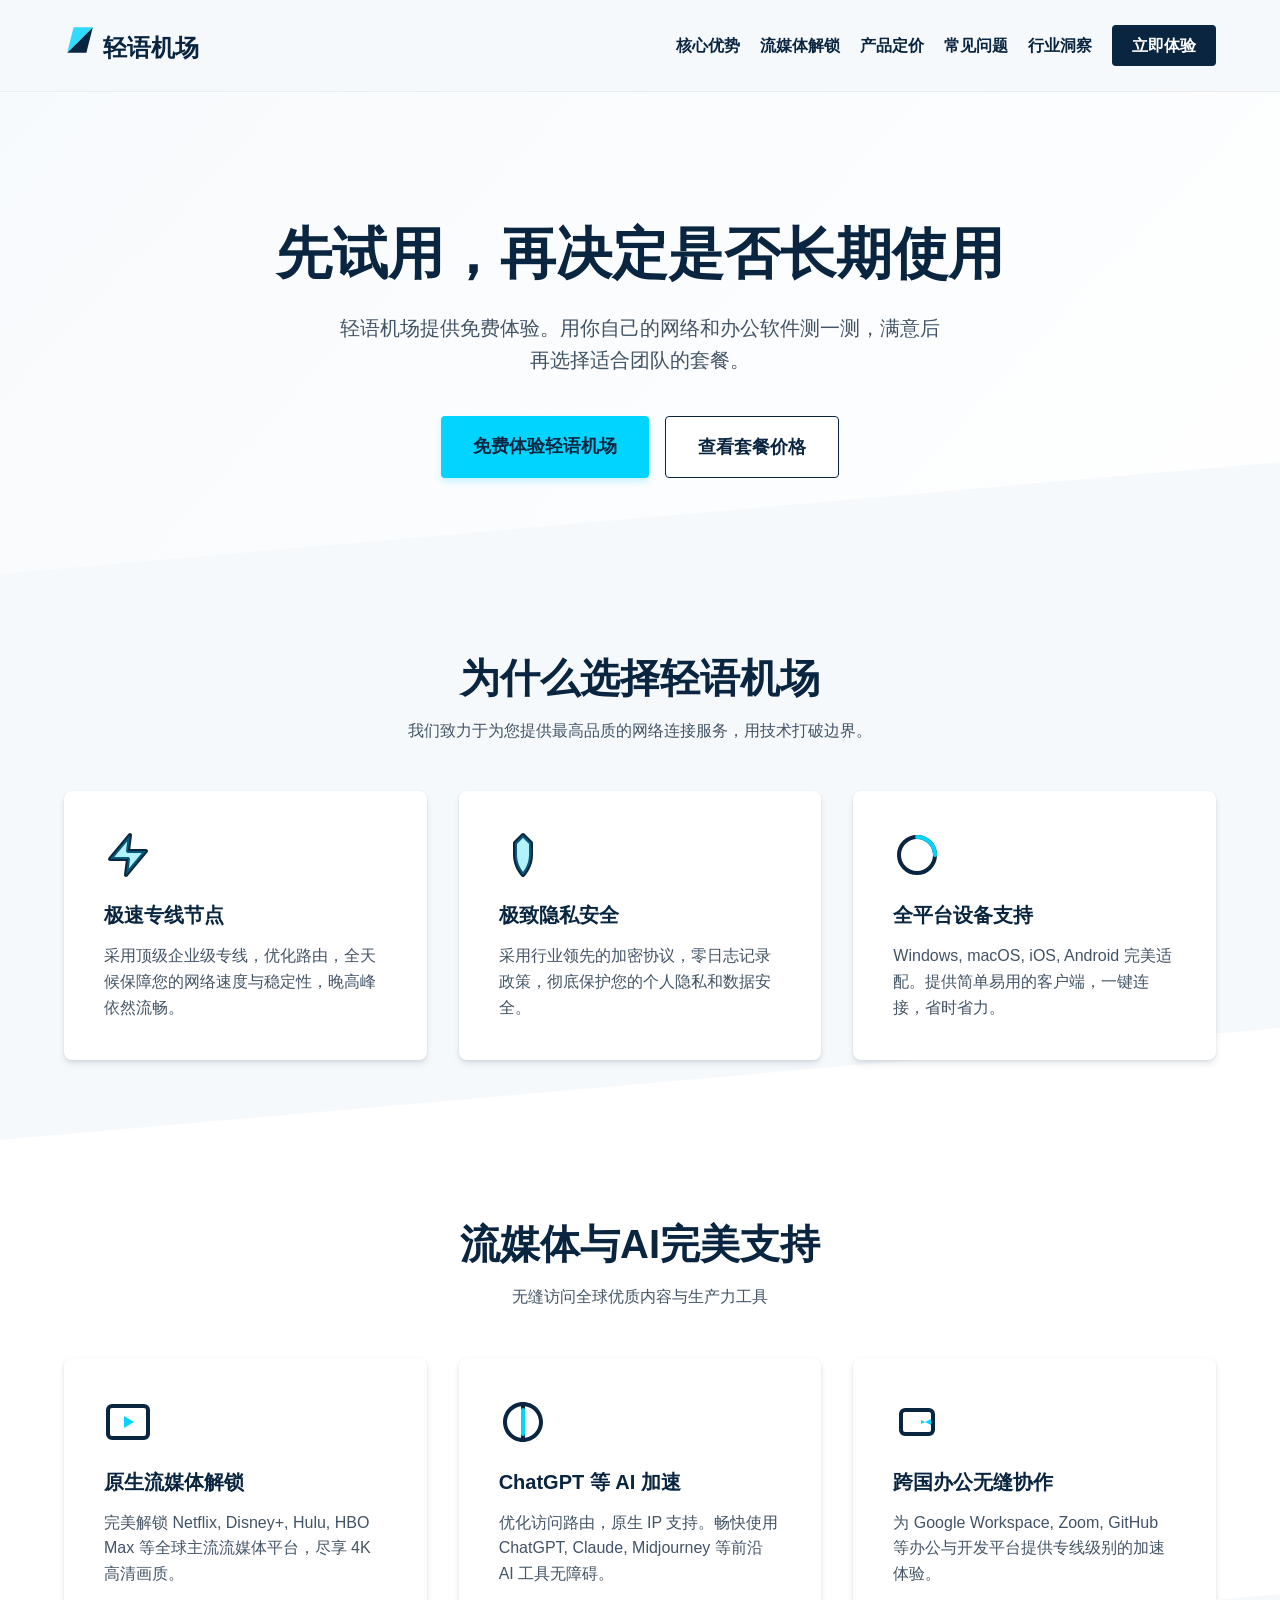
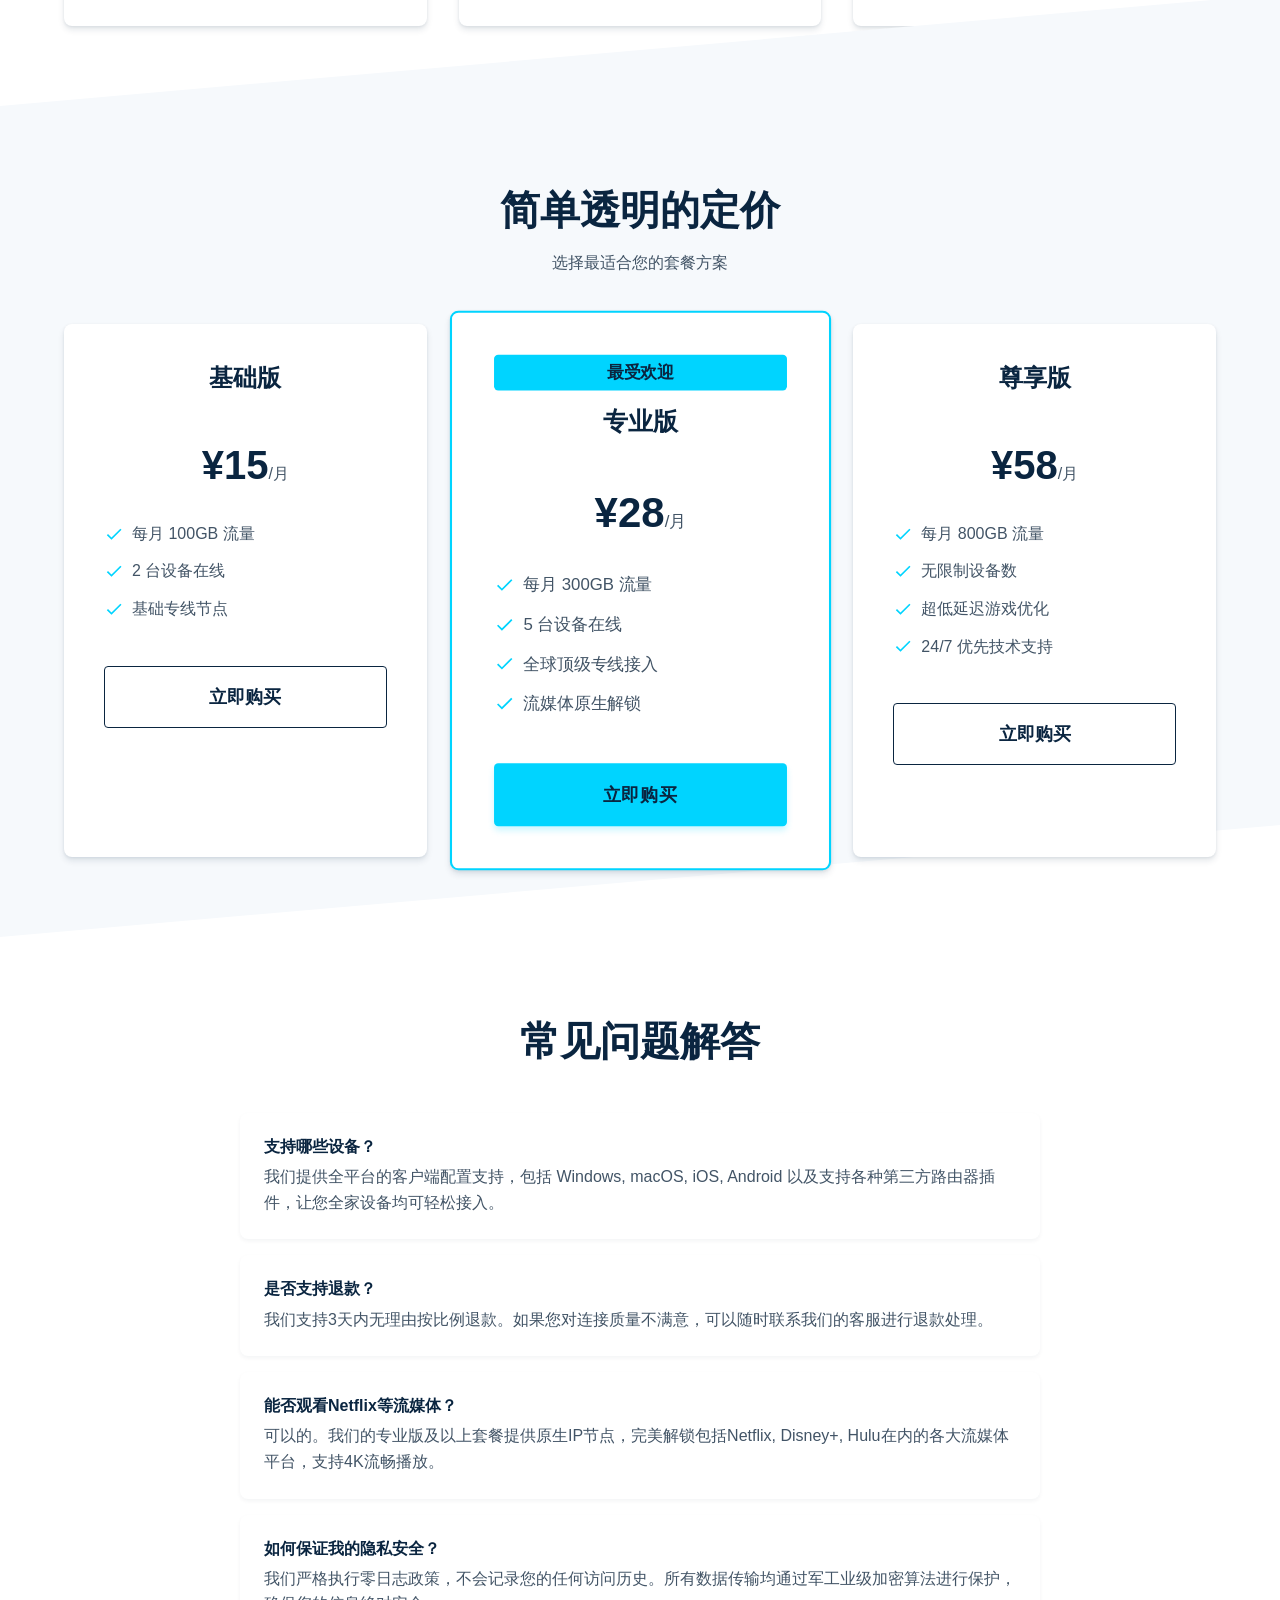
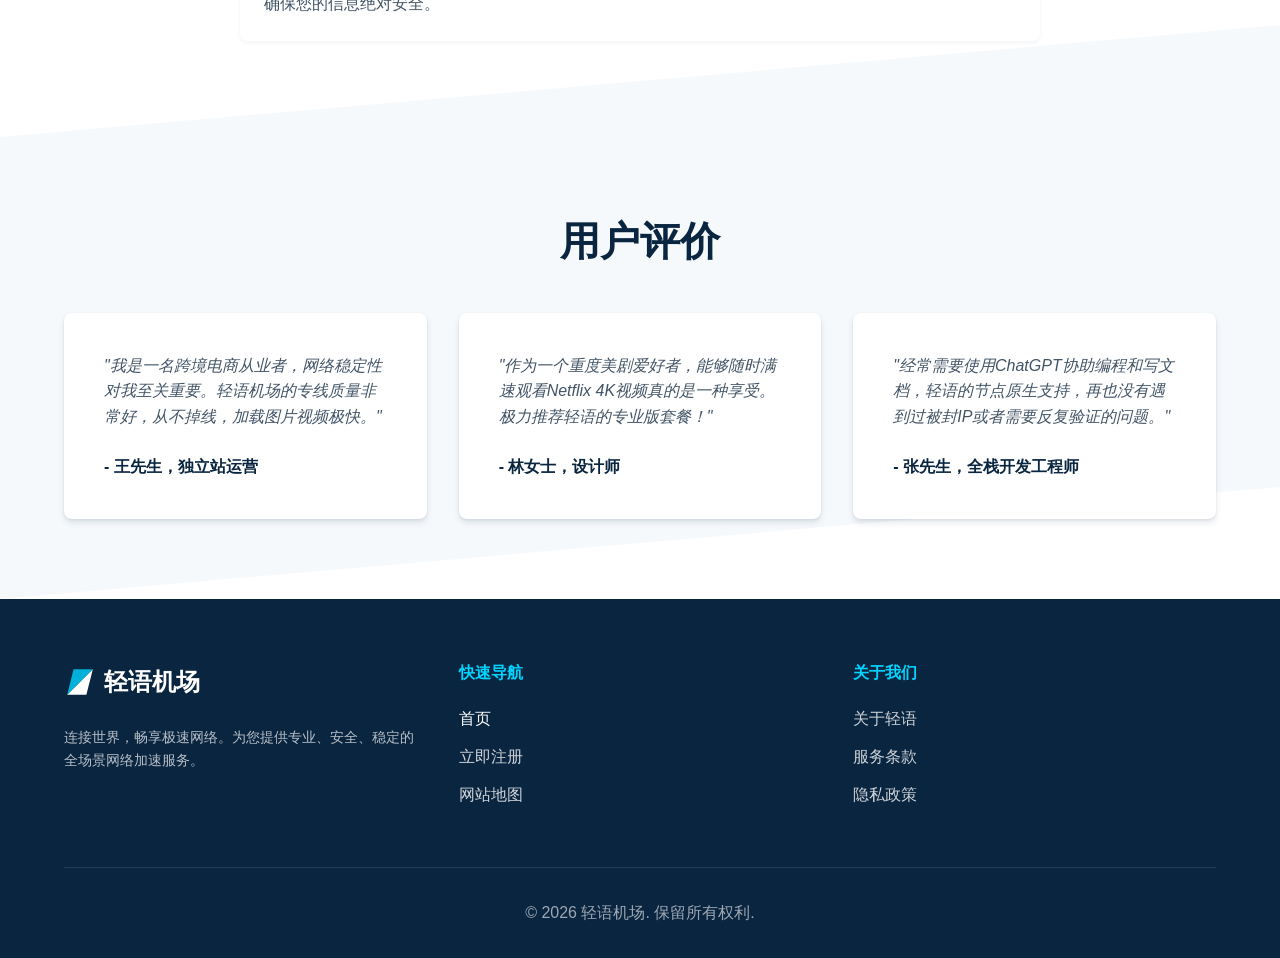
==== commit 32110ef3: "Update hero ladder button to pricing section anchor" ====
--- a/index.html
+++ b/index.html
@@ -59,7 +59,7 @@
             <p>轻语机场提供免费体验。用你自己的网络和办公软件测一测，满意后再选择适合团队的套餐。</p>
             <div class="hero-buttons">
                 <a href="https://ww012.twilightaff.com/#/?code=A56DH1Af" rel="nofollow" target="_blank" class="btn-primary">免费体验轻语机场</a>
-                <a href="https://dajichang.mom/" target="_blank" class="btn-secondary">2026最新梯子推荐</a>
+                <a href="#pricing" class="btn-secondary">查看套餐价格</a>
             </div>
         </div>
     </section>
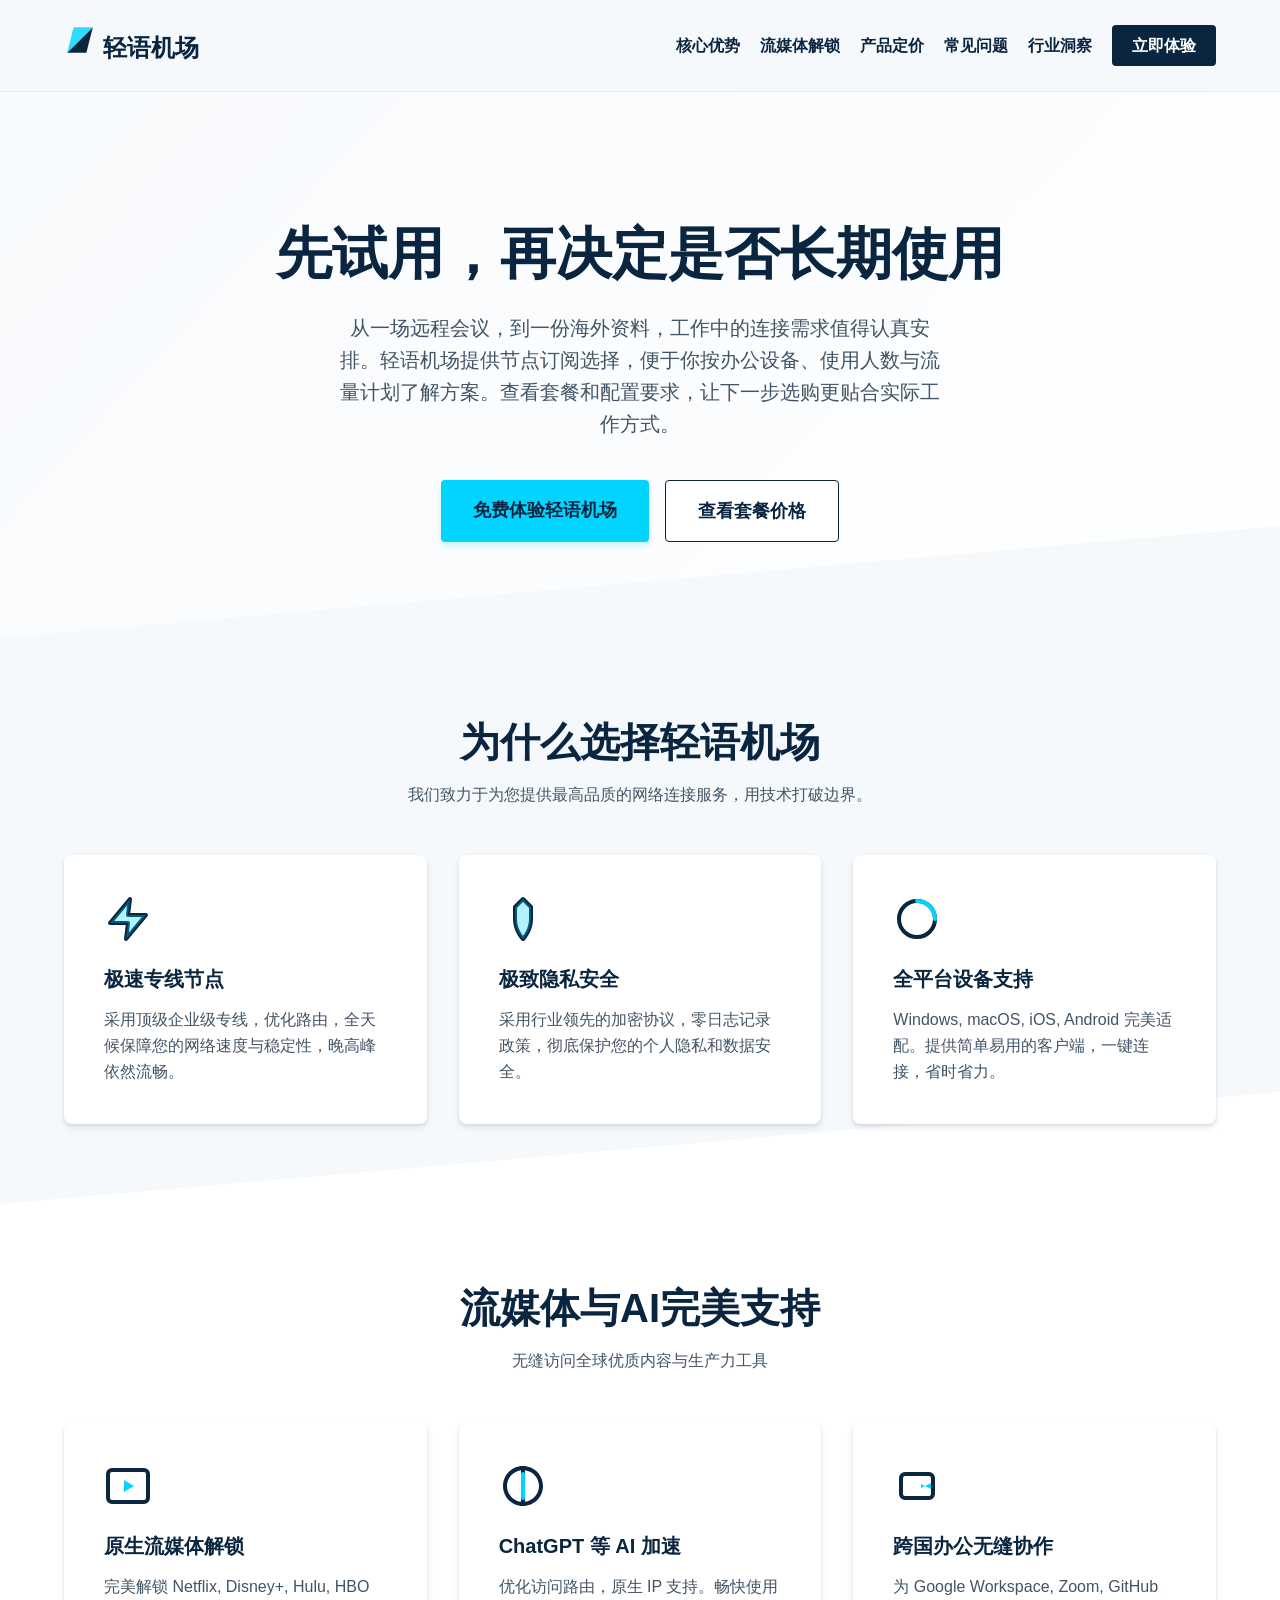
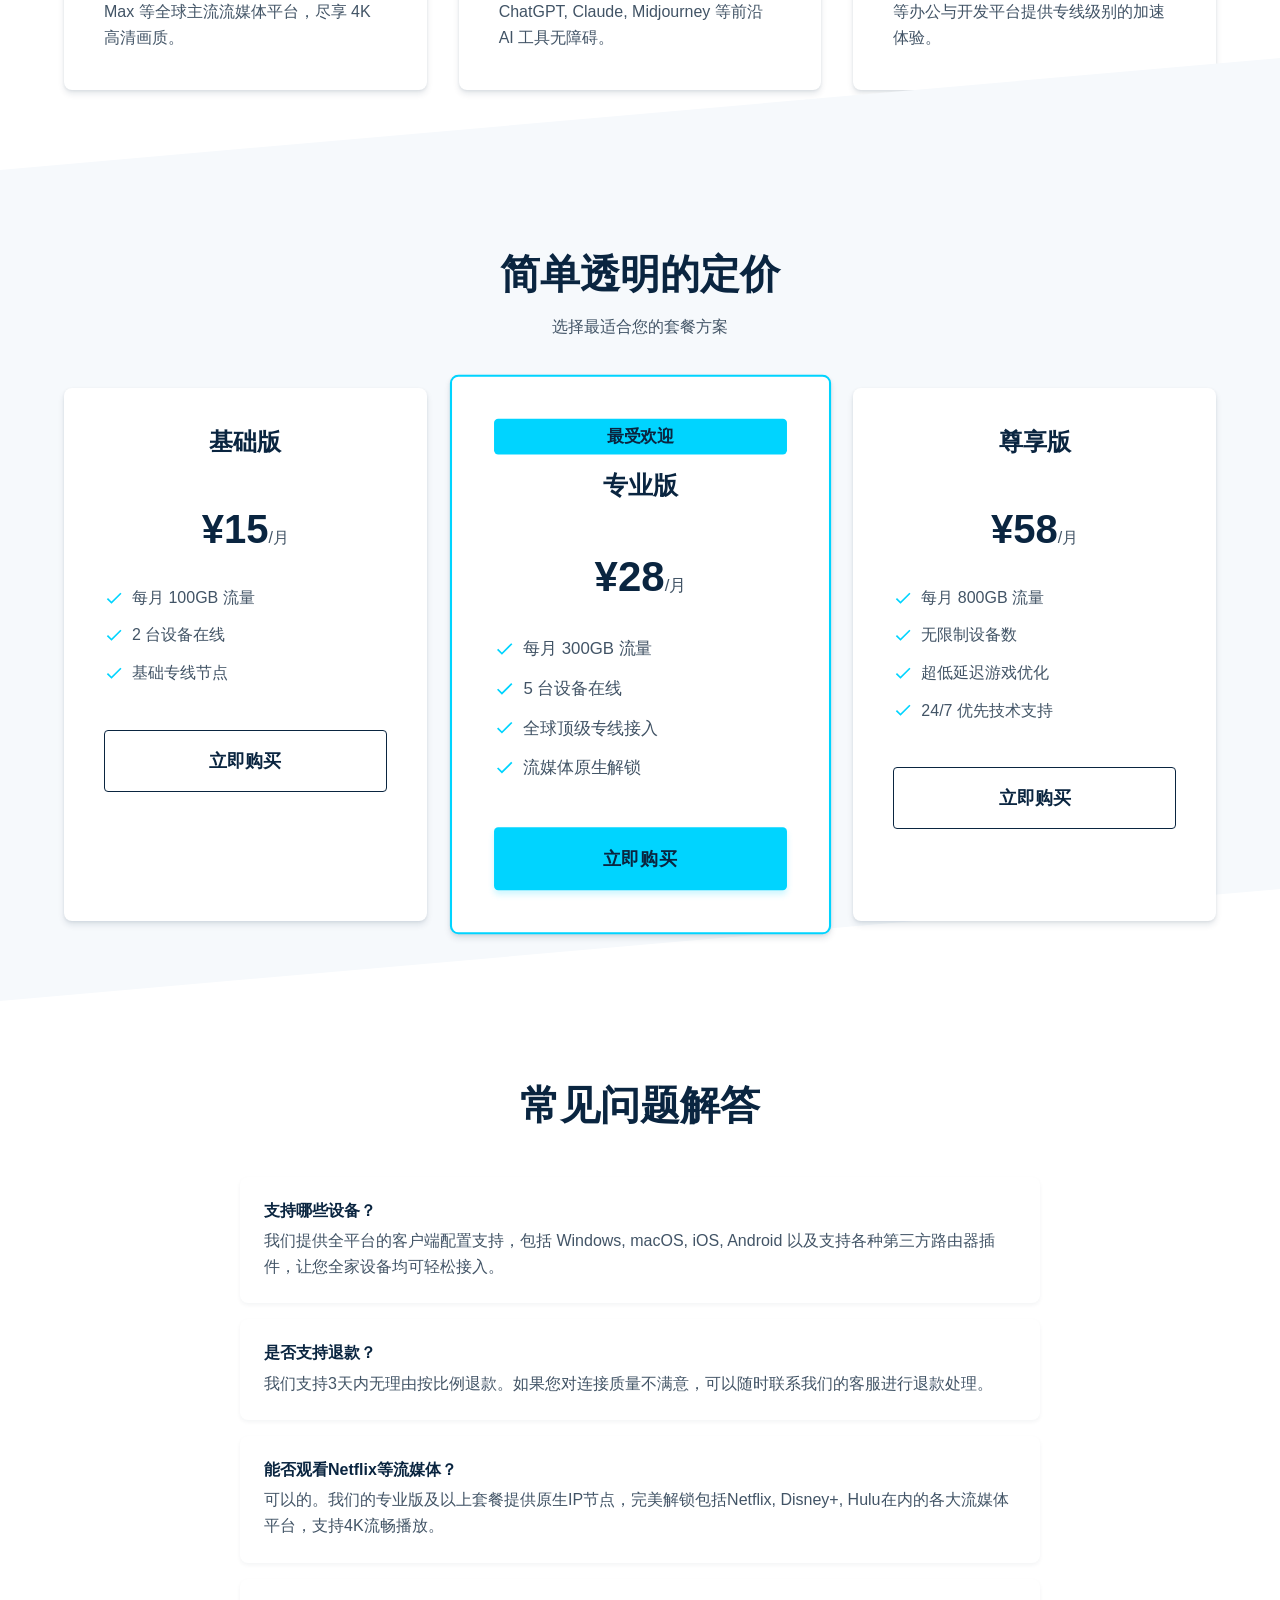
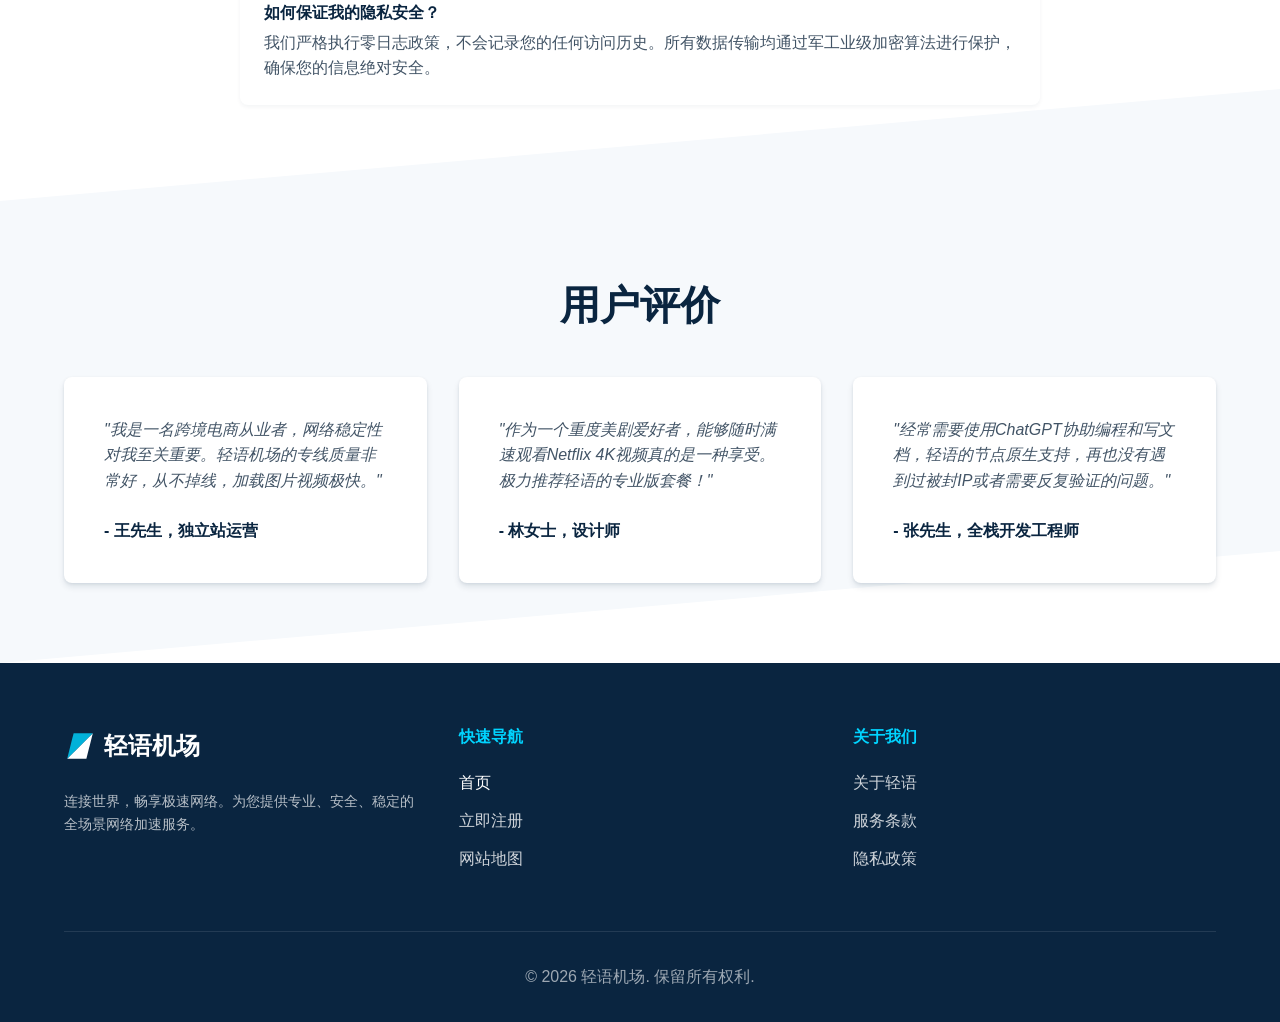
==== commit 6d4481c5: "Restore detailed guides and clarify airport homepage introductions" ====
--- a/index.html
+++ b/index.html
@@ -1,21 +1,20 @@
 <!DOCTYPE html>
+
 <html lang="zh-CN">
 <head>
-    <meta charset="UTF-8">
-    <meta name="viewport" content="width=device-width, initial-scale=1.0">
-    <title>轻语机场 - 小团队与个人的加速服务 | 免费体验与办公排障指南</title>
-    <meta name="description" content="轻语机场适合小团队与个人用户。提供免费体验，站内有办公网络规范、视频会议选择、防火墙冲突与客户端日志读法等使用指南。">
-    <link rel="stylesheet" href="style.css">
-
-    <meta name="keywords" content="轻语机场, 机场推荐, 免费体验, 小团队办公, 视频会议, 客户端日志, 设备数超限">
-
-    <meta property="og:title" content="轻语机场 - 小团队与个人的加速服务 | 免费体验与办公排障指南">
-    <meta property="og:description" content="轻语机场适合小团队与个人用户。提供免费体验，站内有办公网络规范、视频会议选择、防火墙冲突与客户端日志读法等使用指南。">
-    <meta property="og:type" content="website">
-    <meta property="og:url" content="https://qingyujichang.homes/">
-    <meta property="og:image" content="https://qingyujichang.homes/og-image.jpg">
-    <meta property="og:site_name" content="轻语机场">
-    <script type="application/ld+json">
+<meta charset="utf-8"/>
+<meta content="width=device-width, initial-scale=1.0" name="viewport"/>
+<title>轻语机场 - 小团队与个人的加速服务 | 免费体验与办公排障指南</title>
+<meta content="从一场远程会议，到一份海外资料，工作中的连接需求值得认真安排。轻语机场提供节点订阅选择，便于你按办公设备、使用人数与流量计划了解方案。查看套餐和配置要求，让下一步选购更贴合实际工作方式。" name="description"/>
+<link href="style.css" rel="stylesheet"/>
+<meta content="轻语机场, 机场推荐, 免费体验, 小团队办公, 视频会议, 客户端日志, 设备数超限" name="keywords"/>
+<meta content="轻语机场 - 小团队与个人的加速服务 | 免费体验与办公排障指南" property="og:title"/>
+<meta content="从一场远程会议，到一份海外资料，工作中的连接需求值得认真安排。轻语机场提供节点订阅选择，便于你按办公设备、使用人数与流量计划了解方案。查看套餐和配置要求，让下一步选购更贴合实际工作方式。" property="og:description"/>
+<meta content="website" property="og:type"/>
+<meta content="https://qingyujichang.homes/" property="og:url"/>
+<meta content="https://qingyujichang.homes/og-image.jpg" property="og:image"/>
+<meta content="轻语机场" property="og:site_name"/>
+<script type="application/ld+json">
     {
       "@context": "https://schema.org/",
       "@type": "Product",
@@ -27,244 +26,229 @@
       }
     }
     </script>
-    </head>
+</head>
 <body>
-
-    <header>
-        <a href="index.html" class="logo" style="text-decoration:none; color:inherit; display:inline-block; position:relative; z-index:100; cursor:pointer;">
-            <svg role="img" aria-label="轻语机场 Logo" viewBox="0 0 100 100" xmlns="http://www.w3.org/2000/svg">
-                <path d="M10,90 L90,10 L70,90 Z" fill="#0a2540"/>
-                <path d="M10,90 L90,10 L30,10 Z" fill="#00d4ff" opacity="0.8"/>
-            </svg>
+<header>
+<a class="logo" href="index.html" style="text-decoration:none; color:inherit; display:inline-block; position:relative; z-index:100; cursor:pointer;">
+<svg aria-label="轻语机场 Logo" role="img" viewbox="0 0 100 100" xmlns="http://www.w3.org/2000/svg">
+<path d="M10,90 L90,10 L70,90 Z" fill="#0a2540"></path>
+<path d="M10,90 L90,10 L30,10 Z" fill="#00d4ff" opacity="0.8"></path>
+</svg>
             轻语机场
         </a>
-        
-            <input type="checkbox" id="mobile-menu-toggle" class="menu-toggle" style="display:none;">
-            <label for="mobile-menu-toggle" class="menu-hamburger">
-                <span></span><span></span><span></span>
-            </label>
-            <nav style="display:flex; gap: 20px; align-items: center;">
+<input class="menu-toggle" id="mobile-menu-toggle" style="display:none;" type="checkbox"/>
+<label class="menu-hamburger" for="mobile-menu-toggle">
+<span></span><span></span><span></span>
+</label>
+<nav style="display:flex; gap: 20px; align-items: center;">
 <a href="index.html#advantages" style="text-decoration:none; color:inherit; font-weight:bold;">核心优势</a>
-            <a href="index.html#streaming" style="text-decoration:none; color:inherit; font-weight:bold;">流媒体解锁</a>
-            <a href="index.html#pricing" style="text-decoration:none; color:inherit; font-weight:bold;">产品定价</a>
-            <a href="index.html#faq" style="text-decoration:none; color:inherit; font-weight:bold;">常见问题</a>
+<a href="index.html#streaming" style="text-decoration:none; color:inherit; font-weight:bold;">流媒体解锁</a>
+<a href="index.html#pricing" style="text-decoration:none; color:inherit; font-weight:bold;">产品定价</a>
+<a href="index.html#faq" style="text-decoration:none; color:inherit; font-weight:bold;">常见问题</a>
 <a href="industry-insights.html" style="text-decoration:none; color:inherit; font-weight:bold;">行业洞察</a>
-<a href="https://ww012.twilightaff.com/#/?code=A56DH1Af" rel="nofollow" target="_blank" class="nav-cta">立即体验</a>
+<a class="nav-cta" href="https://ww012.twilightaff.com/#/?code=A56DH1Af" rel="nofollow" target="_blank">立即体验</a>
 </nav>
-    </header>
-
-    <section class="hero">
-        <div class="container">
-            <h1>先试用，再决定是否长期使用</h1>
-            <p>轻语机场提供免费体验。用你自己的网络和办公软件测一测，满意后再选择适合团队的套餐。</p>
-            <div class="hero-buttons">
-                <a href="https://ww012.twilightaff.com/#/?code=A56DH1Af" rel="nofollow" target="_blank" class="btn-primary">免费体验轻语机场</a>
-                <a href="#pricing" class="btn-secondary">查看套餐价格</a>
+</header>
+<section class="hero">
+<div class="container">
+<h1>先试用，再决定是否长期使用</h1>
+<p>从一场远程会议，到一份海外资料，工作中的连接需求值得认真安排。轻语机场提供节点订阅选择，便于你按办公设备、使用人数与流量计划了解方案。查看套餐和配置要求，让下一步选购更贴合实际工作方式。</p>
+<div class="hero-buttons">
+<a class="btn-primary" href="https://ww012.twilightaff.com/#/?code=A56DH1Af" rel="nofollow" target="_blank">免费体验轻语机场</a>
+<a class="btn-secondary" href="#pricing">查看套餐价格</a>
+</div>
+</div>
+</section>
+<section class="bg-sloped" id="advantages">
+<div class="container">
+<div class="section-header">
+<h2>为什么选择轻语机场</h2>
+<p>我们致力于为您提供最高品质的网络连接服务，用技术打破边界。</p>
+</div>
+<div class="grid-3">
+<div class="card">
+<svg aria-label="轻语机场 Logo" class="card-icon" fill="none" role="img" viewbox="0 0 24 24" xmlns="http://www.w3.org/2000/svg">
+<path d="M13 2L3 14H12L11 22L21 10H12L13 2Z" stroke="#0a2540" stroke-linecap="round" stroke-linejoin="round" stroke-width="2"></path>
+<path d="M13 2L3 14H12L11 22L21 10H12L13 2Z" fill="#00d4ff" opacity="0.3"></path>
+</svg>
+<h3>极速专线节点</h3>
+<p>采用顶级企业级专线，优化路由，全天候保障您的网络速度与稳定性，晚高峰依然流畅。</p>
+</div>
+<div class="card">
+<svg aria-label="轻语机场 Logo" class="card-icon" fill="none" role="img" viewbox="0 0 24 24" xmlns="http://www.w3.org/2000/svg">
+<path d="M12 22S8 18 8 12V6L12 2L16 6V12C16 18 12 22 12 22Z" stroke="#0a2540" stroke-linecap="round" stroke-linejoin="round" stroke-width="2"></path>
+<path d="M12 22S8 18 8 12V6L12 2L16 6V12C16 18 12 22 12 22Z" fill="#00d4ff" opacity="0.3"></path>
+</svg>
+<h3>极致隐私安全</h3>
+<p>采用行业领先的加密协议，零日志记录政策，彻底保护您的个人隐私和数据安全。</p>
+</div>
+<div class="card">
+<svg aria-label="轻语机场 Logo" class="card-icon" fill="none" role="img" viewbox="0 0 24 24" xmlns="http://www.w3.org/2000/svg">
+<path d="M21 12C21 16.9706 16.9706 21 12 21C7.02944 21 3 16.9706 3 12C3 7.02944 7.02944 3 12 3C16.9706 3 21 7.02944 21 12Z" stroke="#0a2540" stroke-width="2"></path>
+<path d="M12 3C16.9706 3 21 7.02944 21 12" stroke="#00d4ff" stroke-linecap="round" stroke-width="2"></path>
+</svg>
+<h3>全平台设备支持</h3>
+<p>Windows, macOS, iOS, Android 完美适配。提供简单易用的客户端，一键连接，省时省力。</p>
+</div>
+</div>
+</div>
+</section>
+<section id="streaming">
+<div class="container">
+<div class="section-header">
+<h2>流媒体与AI完美支持</h2>
+<p>无缝访问全球优质内容与生产力工具</p>
+</div>
+<div class="grid-3">
+<div class="card">
+<svg aria-label="轻语机场 Logo" class="card-icon" fill="none" role="img" viewbox="0 0 24 24" xmlns="http://www.w3.org/2000/svg">
+<rect height="16" rx="2" stroke="#0a2540" stroke-width="2" width="20" x="2" y="4"></rect>
+<path d="M10 9L15 12L10 15V9Z" fill="#00d4ff"></path>
+</svg>
+<h3>原生流媒体解锁</h3>
+<p>完美解锁 Netflix, Disney+, Hulu, HBO Max 等全球主流流媒体平台，尽享 4K 高清画质。</p>
+</div>
+<div class="card">
+<svg aria-label="轻语机场 Logo" class="card-icon" fill="none" role="img" viewbox="0 0 24 24" xmlns="http://www.w3.org/2000/svg">
+<path d="M12 2C6.48 2 2 6.48 2 12C2 17.52 6.48 22 12 22C17.52 22 22 17.52 22 12C22 6.48 17.52 2 12 2ZM11 19.93C7.06 19.43 4 16.05 4 12C4 7.95 7.06 4.57 11 4.07V19.93ZM13 4.07C16.94 4.57 20 7.95 20 12C20 16.05 16.94 19.43 13 19.93V4.07Z" fill="#0a2540"></path>
+<path d="M12 6V18" stroke="#00d4ff" stroke-linecap="round" stroke-width="2"></path>
+</svg>
+<h3>ChatGPT 等 AI 加速</h3>
+<p>优化访问路由，原生 IP 支持。畅快使用 ChatGPT, Claude, Midjourney 等前沿 AI 工具无障碍。</p>
+</div>
+<div class="card">
+<svg aria-label="轻语机场 Logo" class="card-icon" fill="none" role="img" viewbox="0 0 24 24" xmlns="http://www.w3.org/2000/svg">
+<path d="M20 10V14L14 11V13L20 10Z" fill="#00d4ff"></path>
+<rect height="12" rx="2" stroke="#0a2540" stroke-width="2" width="16" x="4" y="6"></rect>
+</svg>
+<h3>跨国办公无缝协作</h3>
+<p>为 Google Workspace, Zoom, GitHub 等办公与开发平台提供专线级别的加速体验。</p>
+</div>
+</div>
+</div>
+</section>
+<section class="bg-sloped" id="pricing">
+<div class="container">
+<div class="section-header">
+<h2>简单透明的定价</h2>
+<p>选择最适合您的套餐方案</p>
+</div>
+<div class="grid-3">
+<div class="card pricing-card">
+<h3>基础版</h3>
+<div class="pricing-price">¥15<span>/月</span></div>
+<ul class="pricing-features">
+<li><svg aria-label="轻语机场 Logo" role="img" viewbox="0 0 24 24"><path d="M9 16.2L4.8 12l-1.4 1.4L9 19 21 7l-1.4-1.4L9 16.2z"></path></svg> 每月 100GB 流量</li>
+<li><svg aria-label="轻语机场 Logo" role="img" viewbox="0 0 24 24"><path d="M9 16.2L4.8 12l-1.4 1.4L9 19 21 7l-1.4-1.4L9 16.2z"></path></svg> 2 台设备在线</li>
+<li><svg aria-label="轻语机场 Logo" role="img" viewbox="0 0 24 24"><path d="M9 16.2L4.8 12l-1.4 1.4L9 19 21 7l-1.4-1.4L9 16.2z"></path></svg> 基础专线节点</li>
+</ul>
+<a class="btn-secondary" href="https://ww012.twilightaff.com/#/?code=A56DH1Af" rel="nofollow" style="display:block; text-align:center;" target="_blank">立即购买</a>
+</div>
+<div class="card pricing-card" style="border: 2px solid var(--vibrant-cyan); transform: scale(1.05); z-index: 10;">
+<div style="background: var(--vibrant-cyan); color: var(--primary-blue); padding: 0.25rem; font-weight: bold; border-radius: 4px; margin-bottom: 1rem; display: inline-block;">最受欢迎</div>
+<h3>专业版</h3>
+<div class="pricing-price">¥28<span>/月</span></div>
+<ul class="pricing-features">
+<li><svg aria-label="轻语机场 Logo" role="img" viewbox="0 0 24 24"><path d="M9 16.2L4.8 12l-1.4 1.4L9 19 21 7l-1.4-1.4L9 16.2z"></path></svg> 每月 300GB 流量</li>
+<li><svg aria-label="轻语机场 Logo" role="img" viewbox="0 0 24 24"><path d="M9 16.2L4.8 12l-1.4 1.4L9 19 21 7l-1.4-1.4L9 16.2z"></path></svg> 5 台设备在线</li>
+<li><svg aria-label="轻语机场 Logo" role="img" viewbox="0 0 24 24"><path d="M9 16.2L4.8 12l-1.4 1.4L9 19 21 7l-1.4-1.4L9 16.2z"></path></svg> 全球顶级专线接入</li>
+<li><svg aria-label="轻语机场 Logo" role="img" viewbox="0 0 24 24"><path d="M9 16.2L4.8 12l-1.4 1.4L9 19 21 7l-1.4-1.4L9 16.2z"></path></svg> 流媒体原生解锁</li>
+</ul>
+<a class="btn-primary" href="https://ww012.twilightaff.com/#/?code=A56DH1Af" rel="nofollow" style="display:block; text-align:center;" target="_blank">立即购买</a>
+</div>
+<div class="card pricing-card">
+<h3>尊享版</h3>
+<div class="pricing-price">¥58<span>/月</span></div>
+<ul class="pricing-features">
+<li><svg aria-label="轻语机场 Logo" role="img" viewbox="0 0 24 24"><path d="M9 16.2L4.8 12l-1.4 1.4L9 19 21 7l-1.4-1.4L9 16.2z"></path></svg> 每月 800GB 流量</li>
+<li><svg aria-label="轻语机场 Logo" role="img" viewbox="0 0 24 24"><path d="M9 16.2L4.8 12l-1.4 1.4L9 19 21 7l-1.4-1.4L9 16.2z"></path></svg> 无限制设备数</li>
+<li><svg aria-label="轻语机场 Logo" role="img" viewbox="0 0 24 24"><path d="M9 16.2L4.8 12l-1.4 1.4L9 19 21 7l-1.4-1.4L9 16.2z"></path></svg> 超低延迟游戏优化</li>
+<li><svg aria-label="轻语机场 Logo" role="img" viewbox="0 0 24 24"><path d="M9 16.2L4.8 12l-1.4 1.4L9 19 21 7l-1.4-1.4L9 16.2z"></path></svg> 24/7 优先技术支持</li>
+</ul>
+<a class="btn-secondary" href="https://ww012.twilightaff.com/#/?code=A56DH1Af" rel="nofollow" style="display:block; text-align:center;" target="_blank">立即购买</a>
+</div>
+</div>
+</div>
+</section>
+<section id="faq">
+<div class="container">
+<div class="section-header">
+<h2>常见问题解答</h2>
+</div>
+<div class="faq-list">
+<div class="faq-item">
+<h4>支持哪些设备？</h4>
+<p>我们提供全平台的客户端配置支持，包括 Windows, macOS, iOS, Android 以及支持各种第三方路由器插件，让您全家设备均可轻松接入。</p>
+</div>
+<div class="faq-item">
+<h4>是否支持退款？</h4>
+<p>我们支持3天内无理由按比例退款。如果您对连接质量不满意，可以随时联系我们的客服进行退款处理。</p>
+</div>
+<div class="faq-item">
+<h4>能否观看Netflix等流媒体？</h4>
+<p>可以的。我们的专业版及以上套餐提供原生IP节点，完美解锁包括Netflix, Disney+, Hulu在内的各大流媒体平台，支持4K流畅播放。</p>
+</div>
+<div class="faq-item">
+<h4>如何保证我的隐私安全？</h4>
+<p>我们严格执行零日志政策，不会记录您的任何访问历史。所有数据传输均通过军工业级加密算法进行保护，确保您的信息绝对安全。</p>
+</div>
+</div>
+</div>
+</section>
+<section class="bg-sloped" id="testimonials">
+<div class="container">
+<div class="section-header">
+<h2>用户评价</h2>
+</div>
+<div class="grid-3">
+<div class="card testimonial-card">
+<p>"我是一名跨境电商从业者，网络稳定性对我至关重要。轻语机场的专线质量非常好，从不掉线，加载图片视频极快。"</p>
+<div class="testimonial-author">- 王先生，独立站运营</div>
+</div>
+<div class="card testimonial-card">
+<p>"作为一个重度美剧爱好者，能够随时满速观看Netflix 4K视频真的是一种享受。极力推荐轻语的专业版套餐！"</p>
+<div class="testimonial-author">- 林女士，设计师</div>
+</div>
+<div class="card testimonial-card">
+<p>"经常需要使用ChatGPT协助编程和写文档，轻语的节点原生支持，再也没有遇到过被封IP或者需要反复验证的问题。"</p>
+<div class="testimonial-author">- 张先生，全栈开发工程师</div>
+</div>
+</div>
+</div>
+</section>
+<footer>
+<div class="container">
+<div class="footer-grid">
+<div class="footer-col">
+<a class="logo" href="index.html" style="text-decoration:none; color:var(--white); margin-bottom: 1.5rem;">
+<svg aria-label="轻语机场 Logo" role="img" viewbox="0 0 100 100" xmlns="http://www.w3.org/2000/svg">
+<path d="M10,90 L90,10 L70,90 Z" fill="#ffffff"></path>
+<path d="M10,90 L90,10 L30,10 Z" fill="#00d4ff" opacity="0.8"></path>
+</svg>
+                        轻语机场</a>
+<p style="color: rgba(255,255,255,0.7); font-size: 0.9rem;">连接世界，畅享极速网络。为您提供专业、安全、稳定的全场景网络加速服务。</p>
+</div>
+<div class="footer-col">
+<h4>快速导航</h4>
+<ul class="footer-links">
+<li><a href="index.html" style="text-decoration:none; color:inherit; display:inline-block; position:relative; z-index:100; cursor:pointer;">首页</a></li>
+<li><a href="https://ww012.twilightaff.com/#/?code=A56DH1Af" rel="nofollow" target="_blank">立即注册</a></li>
+<li><a href="sitemap.html">网站地图</a></li>
+</ul>
+</div>
+<div class="footer-col">
+<h4>关于我们</h4>
+<ul class="footer-links">
+<li><a href="about.html">关于轻语</a></li>
+<li><a href="terms.html">服务条款</a></li>
+<li><a href="privacy.html">隐私政策</a></li>
+</ul>
+</div>
+</div>
+<div class="footer-bottom">
+                © 2026 轻语机场. 保留所有权利.
             </div>
-        </div>
-    </section>
-
-    <section id="advantages" class="bg-sloped">
-        <div class="container">
-            <div class="section-header">
-                <h2>为什么选择轻语机场</h2>
-                <p>我们致力于为您提供最高品质的网络连接服务，用技术打破边界。</p>
-            </div>
-            
-            <div class="grid-3">
-                <div class="card">
-                    <svg role="img" aria-label="轻语机场 Logo" class="card-icon" viewBox="0 0 24 24" fill="none" xmlns="http://www.w3.org/2000/svg">
-                        <path d="M13 2L3 14H12L11 22L21 10H12L13 2Z" stroke="#0a2540" stroke-width="2" stroke-linecap="round" stroke-linejoin="round"/>
-                        <path d="M13 2L3 14H12L11 22L21 10H12L13 2Z" fill="#00d4ff" opacity="0.3"/>
-                    </svg>
-                    <h3>极速专线节点</h3>
-                    <p>采用顶级企业级专线，优化路由，全天候保障您的网络速度与稳定性，晚高峰依然流畅。</p>
-                </div>
-                <div class="card">
-                    <svg role="img" aria-label="轻语机场 Logo" class="card-icon" viewBox="0 0 24 24" fill="none" xmlns="http://www.w3.org/2000/svg">
-                        <path d="M12 22S8 18 8 12V6L12 2L16 6V12C16 18 12 22 12 22Z" stroke="#0a2540" stroke-width="2" stroke-linecap="round" stroke-linejoin="round"/>
-                        <path d="M12 22S8 18 8 12V6L12 2L16 6V12C16 18 12 22 12 22Z" fill="#00d4ff" opacity="0.3"/>
-                    </svg>
-                    <h3>极致隐私安全</h3>
-                    <p>采用行业领先的加密协议，零日志记录政策，彻底保护您的个人隐私和数据安全。</p>
-                </div>
-                <div class="card">
-                    <svg role="img" aria-label="轻语机场 Logo" class="card-icon" viewBox="0 0 24 24" fill="none" xmlns="http://www.w3.org/2000/svg">
-                        <path d="M21 12C21 16.9706 16.9706 21 12 21C7.02944 21 3 16.9706 3 12C3 7.02944 7.02944 3 12 3C16.9706 3 21 7.02944 21 12Z" stroke="#0a2540" stroke-width="2"/>
-                        <path d="M12 3C16.9706 3 21 7.02944 21 12" stroke="#00d4ff" stroke-width="2" stroke-linecap="round"/>
-                    </svg>
-                    <h3>全平台设备支持</h3>
-                    <p>Windows, macOS, iOS, Android 完美适配。提供简单易用的客户端，一键连接，省时省力。</p>
-                </div>
-            </div>
-        </div>
-    </section>
-
-    <section id="streaming">
-        <div class="container">
-            <div class="section-header">
-                <h2>流媒体与AI完美支持</h2>
-                <p>无缝访问全球优质内容与生产力工具</p>
-            </div>
-            
-            <div class="grid-3">
-                <div class="card">
-                    <svg role="img" aria-label="轻语机场 Logo" class="card-icon" viewBox="0 0 24 24" fill="none" xmlns="http://www.w3.org/2000/svg">
-                        <rect x="2" y="4" width="20" height="16" rx="2" stroke="#0a2540" stroke-width="2"/>
-                        <path d="M10 9L15 12L10 15V9Z" fill="#00d4ff"/>
-                    </svg>
-                    <h3>原生流媒体解锁</h3>
-                    <p>完美解锁 Netflix, Disney+, Hulu, HBO Max 等全球主流流媒体平台，尽享 4K 高清画质。</p>
-                </div>
-                <div class="card">
-                    <svg role="img" aria-label="轻语机场 Logo" class="card-icon" viewBox="0 0 24 24" fill="none" xmlns="http://www.w3.org/2000/svg">
-                        <path d="M12 2C6.48 2 2 6.48 2 12C2 17.52 6.48 22 12 22C17.52 22 22 17.52 22 12C22 6.48 17.52 2 12 2ZM11 19.93C7.06 19.43 4 16.05 4 12C4 7.95 7.06 4.57 11 4.07V19.93ZM13 4.07C16.94 4.57 20 7.95 20 12C20 16.05 16.94 19.43 13 19.93V4.07Z" fill="#0a2540"/>
-                        <path d="M12 6V18" stroke="#00d4ff" stroke-width="2" stroke-linecap="round"/>
-                    </svg>
-                    <h3>ChatGPT 等 AI 加速</h3>
-                    <p>优化访问路由，原生 IP 支持。畅快使用 ChatGPT, Claude, Midjourney 等前沿 AI 工具无障碍。</p>
-                </div>
-                <div class="card">
-                    <svg role="img" aria-label="轻语机场 Logo" class="card-icon" viewBox="0 0 24 24" fill="none" xmlns="http://www.w3.org/2000/svg">
-                        <path d="M20 10V14L14 11V13L20 10Z" fill="#00d4ff"/>
-                        <rect x="4" y="6" width="16" height="12" rx="2" stroke="#0a2540" stroke-width="2"/>
-                    </svg>
-                    <h3>跨国办公无缝协作</h3>
-                    <p>为 Google Workspace, Zoom, GitHub 等办公与开发平台提供专线级别的加速体验。</p>
-                </div>
-            </div>
-        </div>
-    </section>
-
-    <section id="pricing" class="bg-sloped">
-        <div class="container">
-            <div class="section-header">
-                <h2>简单透明的定价</h2>
-                <p>选择最适合您的套餐方案</p>
-            </div>
-            
-            <div class="grid-3">
-                <div class="card pricing-card">
-                    <h3>基础版</h3>
-                    <div class="pricing-price">¥15<span>/月</span></div>
-                    <ul class="pricing-features">
-                        <li><svg role="img" aria-label="轻语机场 Logo" viewBox="0 0 24 24"><path d="M9 16.2L4.8 12l-1.4 1.4L9 19 21 7l-1.4-1.4L9 16.2z"/></svg> 每月 100GB 流量</li>
-                        <li><svg role="img" aria-label="轻语机场 Logo" viewBox="0 0 24 24"><path d="M9 16.2L4.8 12l-1.4 1.4L9 19 21 7l-1.4-1.4L9 16.2z"/></svg> 2 台设备在线</li>
-                        <li><svg role="img" aria-label="轻语机场 Logo" viewBox="0 0 24 24"><path d="M9 16.2L4.8 12l-1.4 1.4L9 19 21 7l-1.4-1.4L9 16.2z"/></svg> 基础专线节点</li>
-                    </ul>
-                    <a href="https://ww012.twilightaff.com/#/?code=A56DH1Af" rel="nofollow" target="_blank" class="btn-secondary" style="display:block; text-align:center;">立即购买</a>
-                </div>
-                <div class="card pricing-card" style="border: 2px solid var(--vibrant-cyan); transform: scale(1.05); z-index: 10;">
-                    <div style="background: var(--vibrant-cyan); color: var(--primary-blue); padding: 0.25rem; font-weight: bold; border-radius: 4px; margin-bottom: 1rem; display: inline-block;">最受欢迎</div>
-                    <h3>专业版</h3>
-                    <div class="pricing-price">¥28<span>/月</span></div>
-                    <ul class="pricing-features">
-                        <li><svg role="img" aria-label="轻语机场 Logo" viewBox="0 0 24 24"><path d="M9 16.2L4.8 12l-1.4 1.4L9 19 21 7l-1.4-1.4L9 16.2z"/></svg> 每月 300GB 流量</li>
-                        <li><svg role="img" aria-label="轻语机场 Logo" viewBox="0 0 24 24"><path d="M9 16.2L4.8 12l-1.4 1.4L9 19 21 7l-1.4-1.4L9 16.2z"/></svg> 5 台设备在线</li>
-                        <li><svg role="img" aria-label="轻语机场 Logo" viewBox="0 0 24 24"><path d="M9 16.2L4.8 12l-1.4 1.4L9 19 21 7l-1.4-1.4L9 16.2z"/></svg> 全球顶级专线接入</li>
-                        <li><svg role="img" aria-label="轻语机场 Logo" viewBox="0 0 24 24"><path d="M9 16.2L4.8 12l-1.4 1.4L9 19 21 7l-1.4-1.4L9 16.2z"/></svg> 流媒体原生解锁</li>
-                    </ul>
-                    <a href="https://ww012.twilightaff.com/#/?code=A56DH1Af" rel="nofollow" target="_blank" class="btn-primary" style="display:block; text-align:center;">立即购买</a>
-                </div>
-                <div class="card pricing-card">
-                    <h3>尊享版</h3>
-                    <div class="pricing-price">¥58<span>/月</span></div>
-                    <ul class="pricing-features">
-                        <li><svg role="img" aria-label="轻语机场 Logo" viewBox="0 0 24 24"><path d="M9 16.2L4.8 12l-1.4 1.4L9 19 21 7l-1.4-1.4L9 16.2z"/></svg> 每月 800GB 流量</li>
-                        <li><svg role="img" aria-label="轻语机场 Logo" viewBox="0 0 24 24"><path d="M9 16.2L4.8 12l-1.4 1.4L9 19 21 7l-1.4-1.4L9 16.2z"/></svg> 无限制设备数</li>
-                        <li><svg role="img" aria-label="轻语机场 Logo" viewBox="0 0 24 24"><path d="M9 16.2L4.8 12l-1.4 1.4L9 19 21 7l-1.4-1.4L9 16.2z"/></svg> 超低延迟游戏优化</li>
-                        <li><svg role="img" aria-label="轻语机场 Logo" viewBox="0 0 24 24"><path d="M9 16.2L4.8 12l-1.4 1.4L9 19 21 7l-1.4-1.4L9 16.2z"/></svg> 24/7 优先技术支持</li>
-                    </ul>
-                    <a href="https://ww012.twilightaff.com/#/?code=A56DH1Af" rel="nofollow" target="_blank" class="btn-secondary" style="display:block; text-align:center;">立即购买</a>
-                </div>
-            </div>
-        </div>
-    </section>
-
-    <section id="faq">
-        <div class="container">
-            <div class="section-header">
-                <h2>常见问题解答</h2>
-            </div>
-            
-            <div class="faq-list">
-                <div class="faq-item">
-                    <h4>支持哪些设备？</h4>
-                    <p>我们提供全平台的客户端配置支持，包括 Windows, macOS, iOS, Android 以及支持各种第三方路由器插件，让您全家设备均可轻松接入。</p>
-                </div>
-                <div class="faq-item">
-                    <h4>是否支持退款？</h4>
-                    <p>我们支持3天内无理由按比例退款。如果您对连接质量不满意，可以随时联系我们的客服进行退款处理。</p>
-                </div>
-                <div class="faq-item">
-                    <h4>能否观看Netflix等流媒体？</h4>
-                    <p>可以的。我们的专业版及以上套餐提供原生IP节点，完美解锁包括Netflix, Disney+, Hulu在内的各大流媒体平台，支持4K流畅播放。</p>
-                </div>
-                <div class="faq-item">
-                    <h4>如何保证我的隐私安全？</h4>
-                    <p>我们严格执行零日志政策，不会记录您的任何访问历史。所有数据传输均通过军工业级加密算法进行保护，确保您的信息绝对安全。</p>
-                </div>
-            </div>
-        </div>
-    </section>
-
-    <section id="testimonials" class="bg-sloped">
-        <div class="container">
-            <div class="section-header">
-                <h2>用户评价</h2>
-            </div>
-            
-            <div class="grid-3">
-                <div class="card testimonial-card">
-                    <p>"我是一名跨境电商从业者，网络稳定性对我至关重要。轻语机场的专线质量非常好，从不掉线，加载图片视频极快。"</p>
-                    <div class="testimonial-author">- 王先生，独立站运营</div>
-                </div>
-                <div class="card testimonial-card">
-                    <p>"作为一个重度美剧爱好者，能够随时满速观看Netflix 4K视频真的是一种享受。极力推荐轻语的专业版套餐！"</p>
-                    <div class="testimonial-author">- 林女士，设计师</div>
-                </div>
-                <div class="card testimonial-card">
-                    <p>"经常需要使用ChatGPT协助编程和写文档，轻语的节点原生支持，再也没有遇到过被封IP或者需要反复验证的问题。"</p>
-                    <div class="testimonial-author">- 张先生，全栈开发工程师</div>
-                </div>
-            </div>
-        </div>
-    </section>
-
-    <footer>
-        <div class="container">
-            <div class="footer-grid">
-                <div class="footer-col">
-                    <a href="index.html" class="logo" style="text-decoration:none; color:var(--white); margin-bottom: 1.5rem;">
-                        <svg role="img" aria-label="轻语机场 Logo" viewBox="0 0 100 100" xmlns="http://www.w3.org/2000/svg">
-                            <path d="M10,90 L90,10 L70,90 Z" fill="#ffffff"/>
-                            <path d="M10,90 L90,10 L30,10 Z" fill="#00d4ff" opacity="0.8"/>
-                        </svg>
-                        轻语机场</a>
-                    <p style="color: rgba(255,255,255,0.7); font-size: 0.9rem;">连接世界，畅享极速网络。为您提供专业、安全、稳定的全场景网络加速服务。</p>
-                </div>
-                <div class="footer-col">
-                    <h4>快速导航</h4>
-                    <ul class="footer-links">
-                        <li><a href="index.html" style="text-decoration:none; color:inherit; display:inline-block; position:relative; z-index:100; cursor:pointer;">首页</a></li>
-                        <li><a href="https://ww012.twilightaff.com/#/?code=A56DH1Af" rel="nofollow" target="_blank">立即注册</a></li>
-                        <li><a href="sitemap.html">网站地图</a></li>
-                    </ul>
-                </div>
-                <div class="footer-col">
-                    <h4>关于我们</h4>
-                    <ul class="footer-links">
-                        <li><a href="about.html">关于轻语</a></li>
-                        <li><a href="terms.html">服务条款</a></li>
-                        <li><a href="privacy.html">隐私政策</a></li>
-                    </ul>
-                </div>
-            </div>
-            <div class="footer-bottom">
-                &copy; 2026 轻语机场. 保留所有权利.
-            </div>
-        </div>
-    </footer>
-
+</div>
+</footer>
 </body>
 </html>
